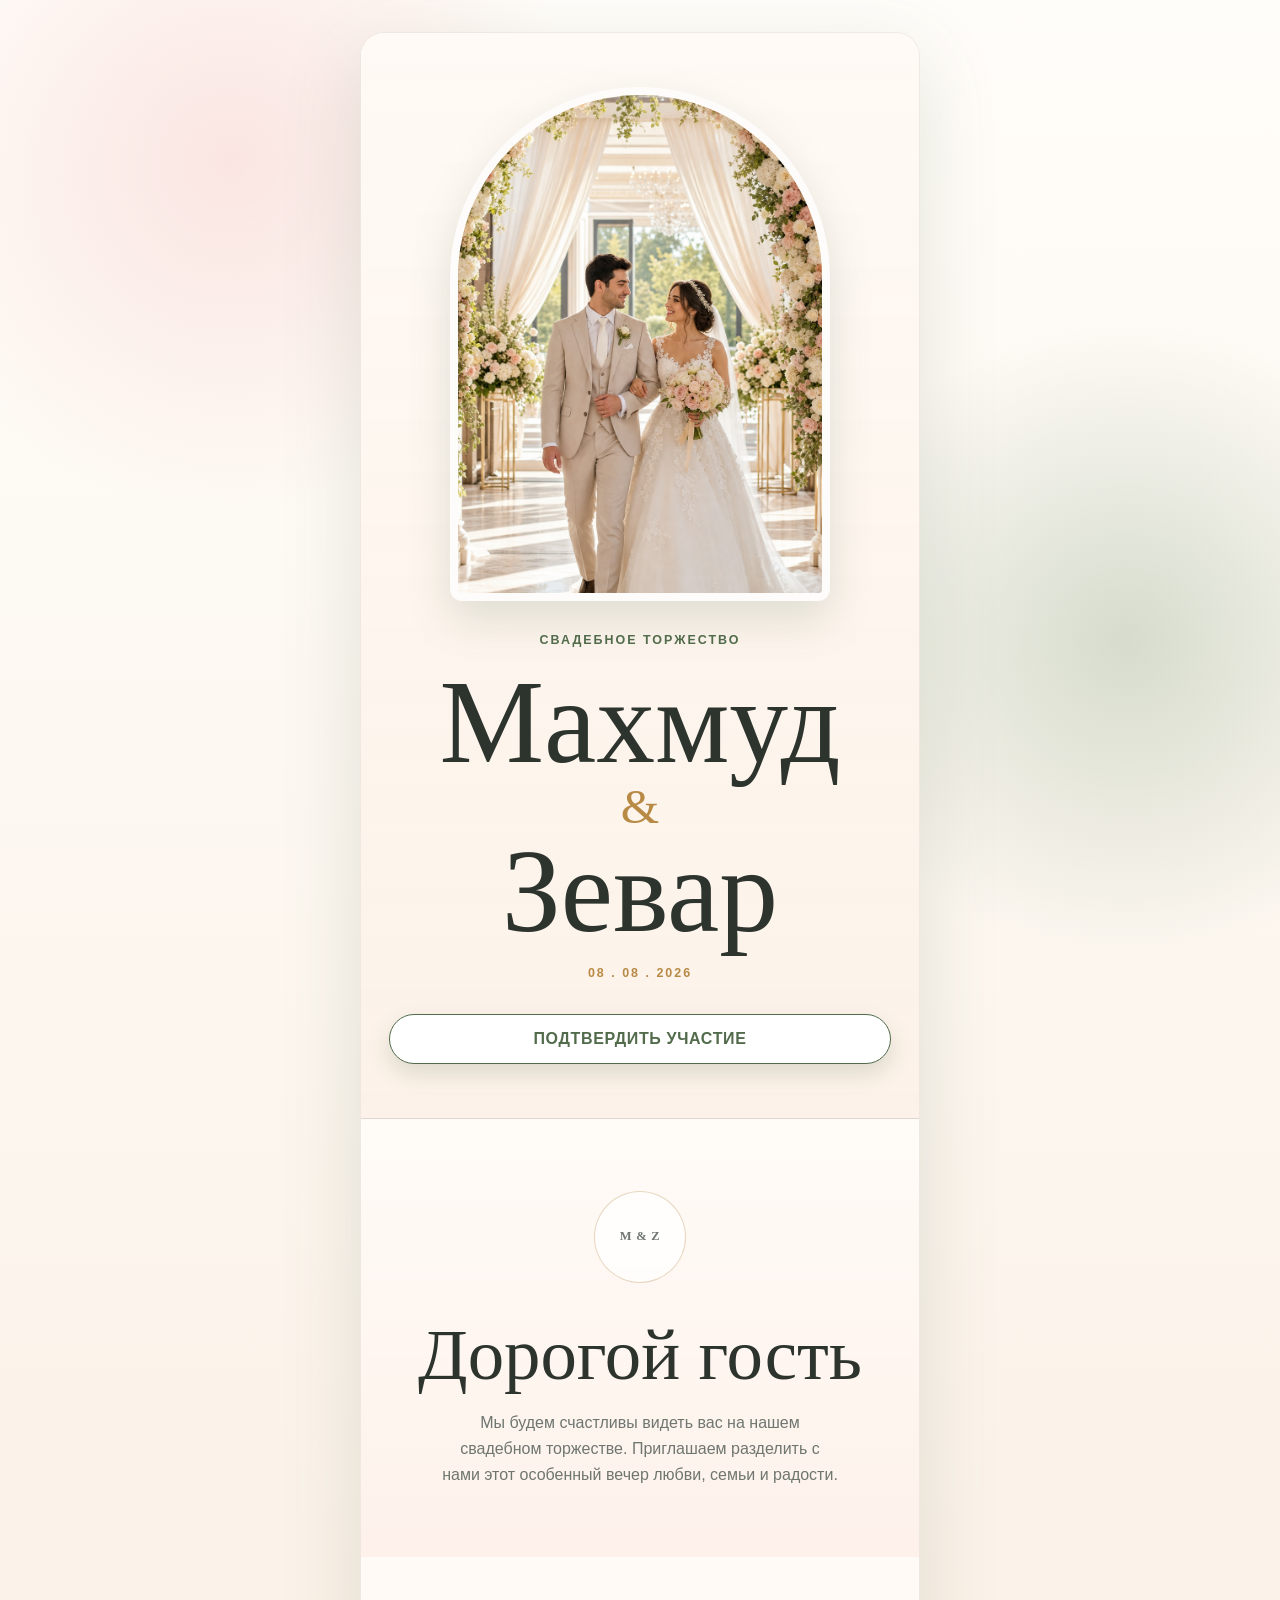
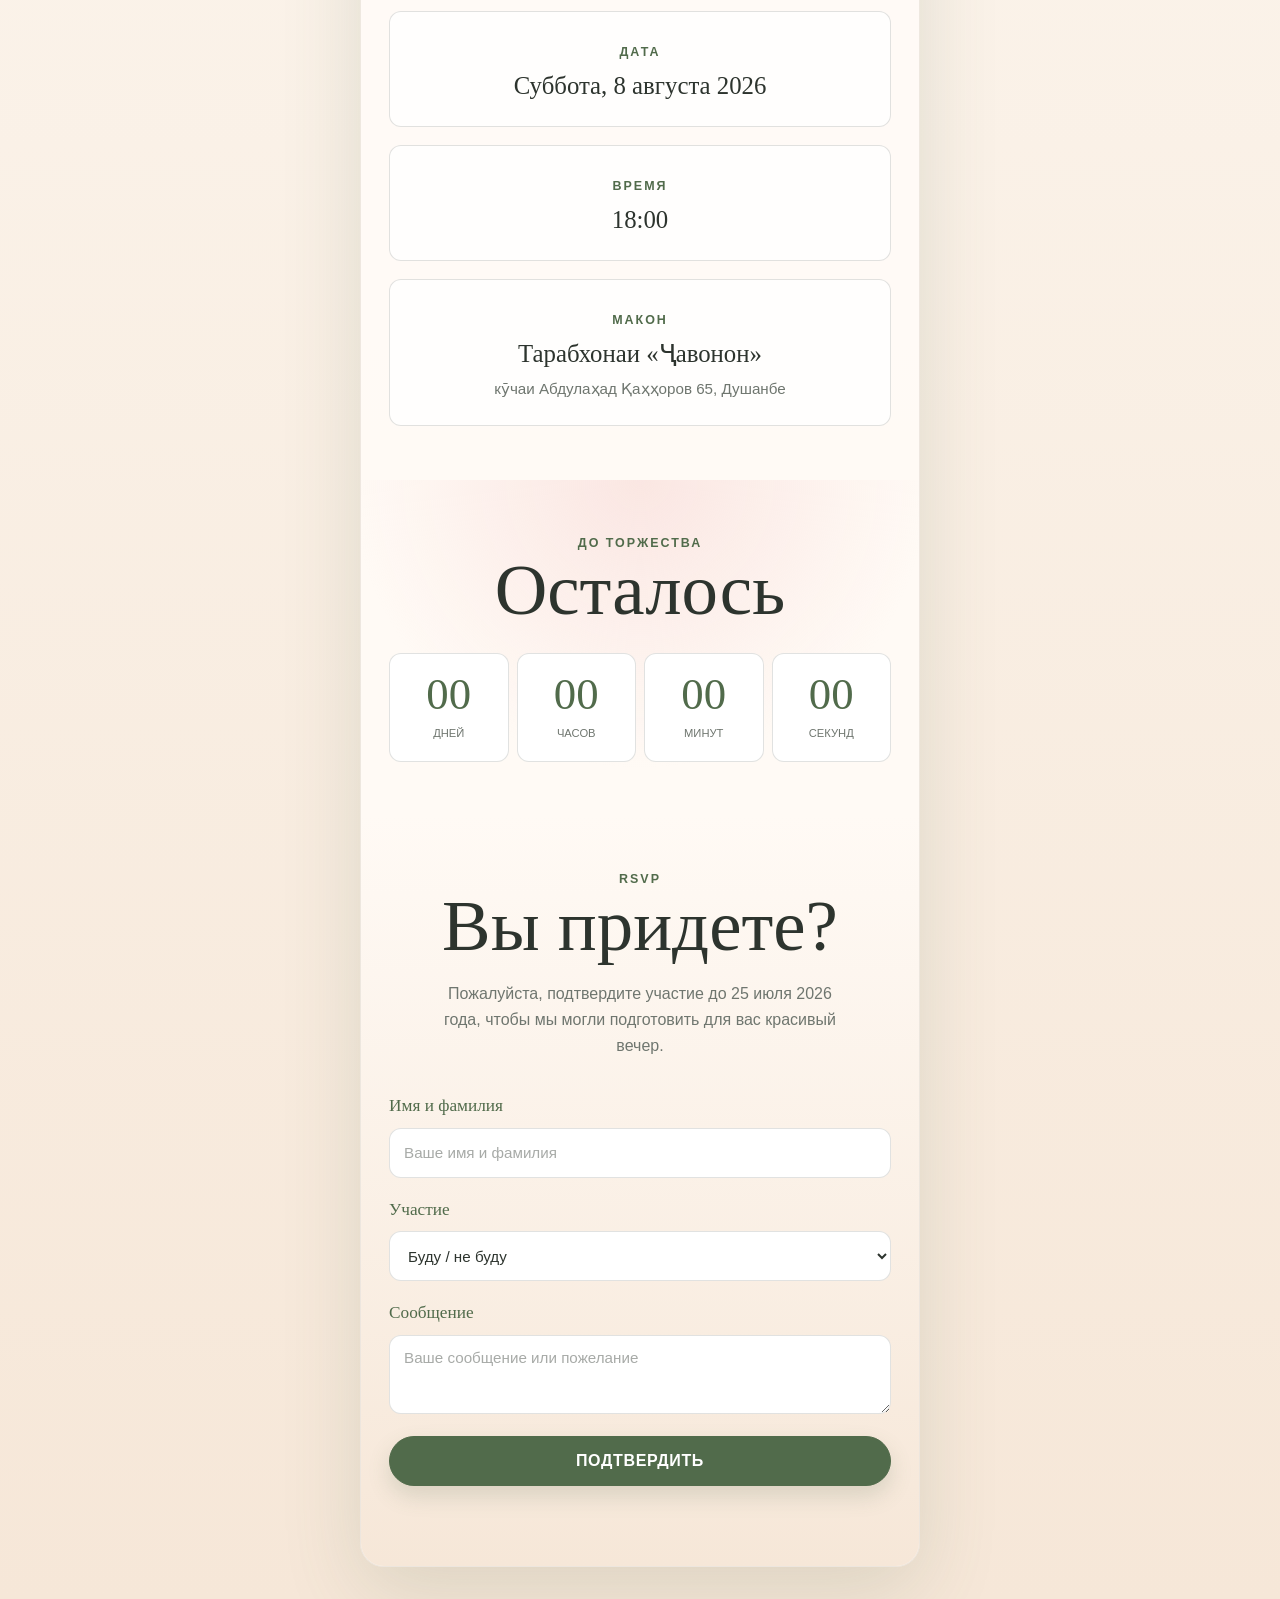
==== index.html @ dadf2a7e "Replace main wedding image" ====
<!doctype html>
<html lang="ru">
  <head>
    <meta charset="utf-8">
    <meta name="viewport" content="width=device-width, initial-scale=1">
    <title>Махмуд и Зевар | 8 августа 2026</title>
    <meta
      name="description"
      content="Свадебное приглашение Махмуда и Зевар в тарабхонаи «Ҷавонон» 8 августа 2026 года."
    >
    <link rel="stylesheet" href="styles.css">
  </head>
  <body>
    <main>
      <section class="cover" aria-labelledby="invitation-title">
        <div class="cover-photo">
          <img src="wedding-main-new.png" alt="Жених и невеста под светлой свадебной цветочной аркой">
        </div>

        <p class="kicker">Свадебное торжество</p>
        <h1 id="invitation-title">
          <span>Махмуд</span>
          <span class="amp">&</span>
          <span>Зевар</span>
        </h1>
        <p class="date-line">08 . 08 . 2026</p>
        <a class="ghost-link" href="#rsvp">Подтвердить участие</a>
      </section>

      <section class="invitation" aria-labelledby="dear-guest">
        <p class="ornament">M & Z</p>
        <h2 id="dear-guest">Дорогой гость</h2>
        <p>
          Мы будем счастливы видеть вас на нашем свадебном торжестве.
          Приглашаем разделить с нами этот особенный вечер любви, семьи и радости.
        </p>
      </section>

      <section class="schedule" aria-label="Детали свадьбы">
        <div class="detail">
          <span>Дата</span>
          <strong>Суббота, 8 августа 2026</strong>
        </div>
        <div class="detail">
          <span>Время</span>
          <strong>18:00</strong>
        </div>
        <div class="detail">
          <span>Макон</span>
          <strong>Тарабхонаи «Ҷавонон»</strong>
          <small class="address">кӯчаи Абдулаҳад Қаҳҳоров 65, Душанбе</small>
        </div>
      </section>

      <section class="countdown-section" aria-labelledby="countdown-title">
        <p class="kicker">До торжества</p>
        <h2 id="countdown-title">Осталось</h2>
        <div class="countdown" id="countdown">
          <div><strong id="days">00</strong><span>дней</span></div>
          <div><strong id="hours">00</strong><span>часов</span></div>
          <div><strong id="minutes">00</strong><span>минут</span></div>
          <div><strong id="seconds">00</strong><span>секунд</span></div>
        </div>
      </section>

      <section class="rsvp-section" id="rsvp" aria-labelledby="rsvp-title">
        <p class="kicker">RSVP</p>
        <h2 id="rsvp-title">Вы придете?</h2>
        <p class="rsvp-intro">
          Пожалуйста, подтвердите участие до 25 июля 2026 года, чтобы мы могли подготовить для вас красивый вечер.
        </p>

        <form class="rsvp-form" id="rsvpForm">
          <label>
            Имя и фамилия
            <input type="text" name="guestName" placeholder="Ваше имя и фамилия" required>
          </label>

          <label>
            Участие
            <select name="attendance" required>
              <option value="">Буду / не буду</option>
              <option value="Coming">Обязательно приду</option>
              <option value="Not coming">К сожалению, не смогу прийти</option>
            </select>
          </label>

          <label>
            Сообщение
            <textarea name="message" rows="3" placeholder="Ваше сообщение или пожелание"></textarea>
          </label>

          <button type="submit">Подтвердить</button>
        </form>

        <div class="confirmation" id="confirmation" hidden aria-live="polite">
          <h3>Спасибо за ваш ответ.</h3>
          <p id="confirmationText"></p>
          <a id="downloadRsvp" download="makhmud-zevar-invitation.txt">Скачать копию приглашения</a>
        </div>
      </section>
    </main>

    <script src="script.js"></script>
  </body>
</html>
---- styles.css ----
:root {
  --paper: #fff8f1;
  --champagne: #f6e7d8;
  --blush: #f7d7d4;
  --sage: #8aa384;
  --sage-deep: #516b4b;
  --gold: #b88a46;
  --ink: #2d342e;
  --muted: #6f766f;
  --line: rgba(45, 52, 46, 0.14);
  --white: rgba(255, 255, 255, 0.76);
}

* {
  box-sizing: border-box;
}

html {
  scroll-behavior: smooth;
}

body {
  margin: 0;
  background:
    radial-gradient(circle at 18% 5%, rgba(247, 215, 212, 0.62), transparent 22rem),
    radial-gradient(circle at 88% 20%, rgba(138, 163, 132, 0.34), transparent 20rem),
    linear-gradient(180deg, #fffdf9 0%, var(--champagne) 100%);
  color: var(--ink);
  font-family: Arial, Helvetica, sans-serif;
  line-height: 1.6;
}

main {
  width: min(100%, 560px);
  margin: 0 auto;
  overflow: hidden;
  background: rgba(255, 248, 241, 0.86);
  box-shadow: 0 24px 80px rgba(81, 107, 75, 0.16);
}

.cover,
.invitation,
.schedule,
.countdown-section,
.rsvp-section {
  padding: 54px 28px;
  text-align: center;
}

.cover {
  min-height: 100vh;
  display: flex;
  flex-direction: column;
  justify-content: center;
  gap: 22px;
  background:
    linear-gradient(180deg, rgba(255, 255, 255, 0.26), rgba(246, 231, 216, 0.34)),
    var(--paper);
}

.cover-photo {
  width: min(82vw, 380px);
  aspect-ratio: 0.74;
  margin: 0 auto 8px;
  overflow: hidden;
  border: 8px solid rgba(255, 255, 255, 0.88);
  border-radius: 190px 190px 12px 12px;
  background: var(--champagne);
  box-shadow: 0 18px 44px rgba(81, 107, 75, 0.18);
}

.cover-photo img {
  width: 100%;
  height: 100%;
  object-fit: cover;
  object-position: center;
}

.kicker,
.date-line,
.ornament,
.detail span {
  margin: 0;
  color: var(--sage-deep);
  font-size: 0.78rem;
  font-weight: 800;
  letter-spacing: 0.16em;
  text-transform: uppercase;
}

h1,
h2,
h3,
p {
  margin-top: 0;
}

h1,
h2 {
  font-family: Georgia, "Times New Roman", serif;
  font-weight: 400;
}

h1 {
  margin: 0;
  color: var(--ink);
  font-size: clamp(4.25rem, 19vw, 7.35rem);
  line-height: 0.86;
}

h1 span {
  display: block;
}

.amp {
  margin: 8px 0 10px;
  color: var(--gold);
  font-size: 0.42em;
  line-height: 1;
}

.date-line {
  margin-bottom: 8px;
  color: var(--gold);
}

.ghost-link,
button,
#downloadRsvp {
  display: inline-flex;
  align-items: center;
  justify-content: center;
  min-height: 50px;
  padding: 0 28px;
  border: 1px solid var(--sage-deep);
  border-radius: 999px;
  background: var(--sage-deep);
  color: white;
  font: inherit;
  font-weight: 800;
  letter-spacing: 0.04em;
  text-decoration: none;
  text-transform: uppercase;
  cursor: pointer;
  box-shadow: 0 10px 22px rgba(81, 107, 75, 0.18);
}

.ghost-link {
  background: white;
  color: var(--sage-deep);
}

.invitation {
  padding-top: 72px;
  background: linear-gradient(180deg, rgba(255, 255, 255, 0.44), rgba(247, 215, 212, 0.2));
  border-top: 1px solid var(--line);
}

.ornament {
  width: 92px;
  height: 92px;
  display: grid;
  place-items: center;
  margin: 0 auto 36px;
  border: 1px solid rgba(184, 138, 70, 0.34);
  border-radius: 50%;
  background: var(--white);
  color: var(--gold);
  font-family: Georgia, "Times New Roman", serif;
  letter-spacing: 0.06em;
}

h2 {
  margin-bottom: 20px;
  font-size: clamp(2.45rem, 11vw, 4.55rem);
  line-height: 0.98;
}

.invitation p,
.rsvp-intro,
.confirmation p {
  max-width: 400px;
  margin-inline: auto;
  color: var(--muted);
}

.schedule {
  display: grid;
  gap: 18px;
  background: rgba(255, 255, 255, 0.36);
}

.detail {
  padding: 26px 18px;
  border: 1px solid var(--line);
  border-radius: 12px;
  background: var(--white);
}

.detail strong {
  display: block;
  margin-top: 8px;
  font-family: Georgia, "Times New Roman", serif;
  font-size: 1.55rem;
  font-weight: 400;
  line-height: 1.15;
}

.address {
  display: block;
  margin-top: 10px;
  color: var(--muted);
  font-size: 0.95rem;
  line-height: 1.35;
}

.countdown-section {
  background:
    radial-gradient(circle at 50% 0%, rgba(247, 215, 212, 0.56), transparent 18rem),
    #fffaf5;
}

.countdown {
  display: grid;
  grid-template-columns: repeat(4, 1fr);
  gap: 8px;
  margin-top: 28px;
}

.countdown div {
  min-width: 0;
  padding: 18px 6px;
  border: 1px solid var(--line);
  border-radius: 12px;
  background: white;
}

.countdown strong {
  display: block;
  color: var(--sage-deep);
  font-family: Georgia, "Times New Roman", serif;
  font-size: clamp(1.6rem, 8vw, 2.8rem);
  font-weight: 400;
  line-height: 1;
}

.countdown span {
  display: block;
  margin-top: 8px;
  color: var(--muted);
  font-size: 0.7rem;
  text-transform: uppercase;
}

.rsvp-section {
  padding-bottom: 80px;
  background: linear-gradient(180deg, #fffaf5, var(--champagne));
}

.rsvp-form {
  display: grid;
  gap: 18px;
  margin-top: 34px;
}

label {
  display: grid;
  gap: 8px;
  color: var(--sage-deep);
  font-family: Georgia, "Times New Roman", serif;
  font-size: 1.08rem;
  text-align: left;
}

input,
select,
textarea {
  width: 100%;
  min-height: 50px;
  padding: 13px 14px;
  border: 1px solid var(--line);
  border-radius: 12px;
  background: white;
  color: var(--ink);
  font: 400 0.95rem Arial, Helvetica, sans-serif;
}

textarea {
  resize: vertical;
}

input::placeholder,
textarea::placeholder {
  color: rgba(45, 52, 46, 0.42);
}

input:focus,
select:focus,
textarea:focus {
  outline: 3px solid rgba(138, 163, 132, 0.28);
  border-color: var(--sage);
}

button {
  width: 100%;
  margin-top: 4px;
}

button:disabled {
  cursor: wait;
  opacity: 0.68;
}

.confirmation {
  margin-top: 30px;
  padding: 24px 18px;
  border: 1px solid var(--line);
  border-radius: 12px;
  background: rgba(255, 255, 255, 0.72);
}

.confirmation h3 {
  margin-bottom: 8px;
  font-family: Georgia, "Times New Roman", serif;
  font-size: 1.8rem;
  font-weight: 400;
}

#downloadRsvp {
  margin-top: 14px;
  min-height: 44px;
  padding-inline: 18px;
  font-size: 0.82rem;
}

@media (min-width: 760px) {
  body {
    padding: 32px 0;
  }

  main {
    border: 1px solid rgba(45, 52, 46, 0.08);
    border-radius: 24px;
  }
}

@media (max-width: 390px) {
  .cover,
  .invitation,
  .schedule,
  .countdown-section,
  .rsvp-section {
    padding-left: 20px;
    padding-right: 20px;
  }

  .countdown {
    gap: 5px;
  }
}

.admin-main {
  min-height: 100vh;
}

.admin-header {
  padding: 54px 28px 34px;
  text-align: center;
}

.admin-header h1 {
  margin: 8px 0 10px;
}

.admin-header p:last-of-type {
  color: var(--muted);
}

.admin-actions {
  display: grid;
  gap: 10px;
  margin-top: 24px;
}

.admin-actions button,
.admin-actions .ghost-link {
  width: 100%;
}

.admin-code-label {
  margin-top: 24px;
  color: var(--sage-deep);
}

.admin-summary {
  display: grid;
  grid-template-columns: repeat(3, 1fr);
  gap: 8px;
  padding: 0 20px 22px;
}

.admin-summary div {
  padding: 16px 8px;
  border: 1px solid var(--line);
  border-radius: 12px;
  background: white;
  text-align: center;
}

.admin-summary span {
  display: block;
  color: var(--muted);
  font-size: 0.72rem;
  text-transform: uppercase;
}

.admin-summary strong {
  display: block;
  color: var(--sage-deep);
  font-family: Georgia, "Times New Roman", serif;
  font-size: 2.2rem;
  font-weight: 400;
}

.admin-table-section {
  padding: 0 20px 54px;
}

.admin-table-wrap {
  overflow-x: auto;
  border: 1px solid var(--line);
  border-radius: 12px;
  background: white;
}

table {
  width: 100%;
  min-width: 620px;
  border-collapse: collapse;
}

th,
td {
  padding: 13px 12px;
  border-bottom: 1px solid var(--line);
  text-align: left;
  vertical-align: top;
}

th {
  color: var(--sage-deep);
  font-size: 0.78rem;
  text-transform: uppercase;
}

td {
  color: var(--ink);
}

.status {
  display: inline-flex;
  padding: 4px 10px;
  border-radius: 999px;
  font-size: 0.82rem;
  font-weight: 700;
}

.status.yes {
  background: rgba(138, 163, 132, 0.22);
  color: var(--sage-deep);
}

.status.no {
  background: rgba(247, 215, 212, 0.56);
  color: #9b4c4a;
}

.admin-error {
  padding: 14px;
  border-radius: 12px;
  background: rgba(155, 76, 74, 0.12);
  color: #9b4c4a;
}
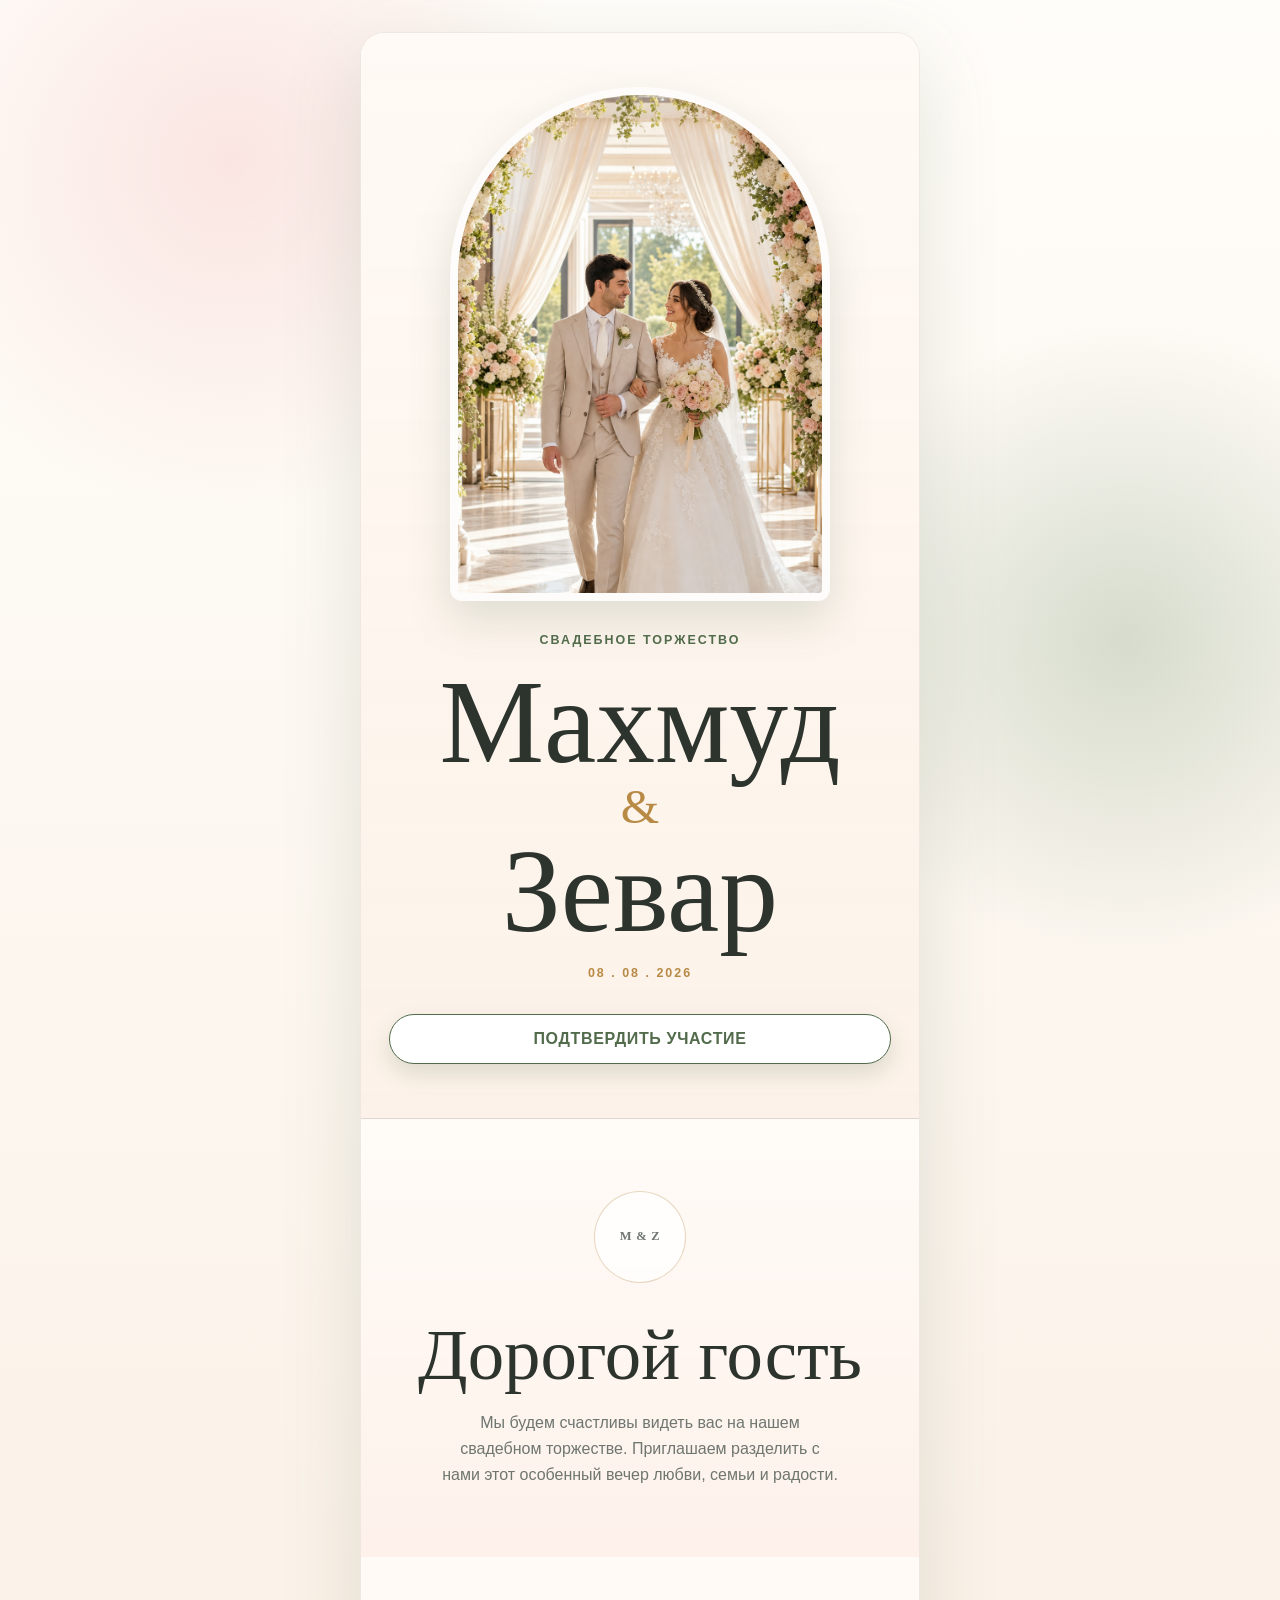
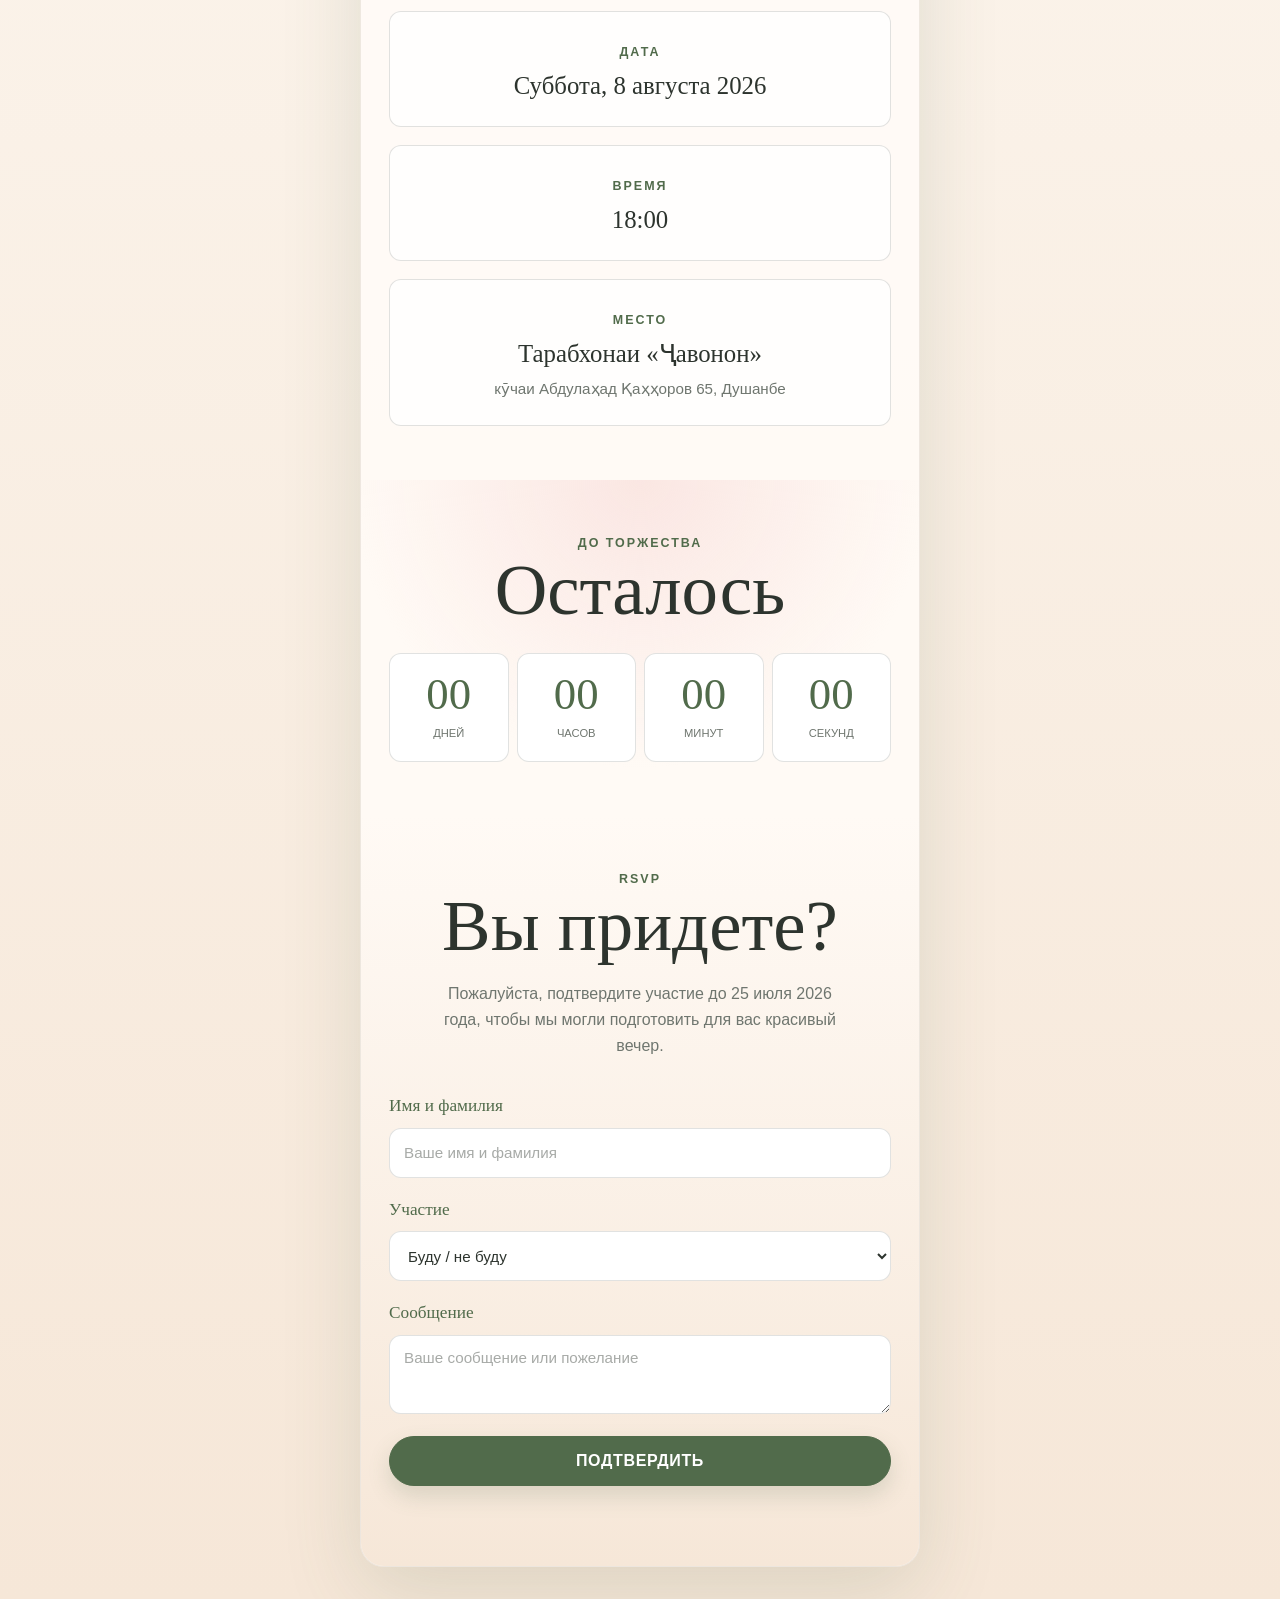
==== commit c75c33d1: "Use Russian venue label" ====
--- a/index.html
+++ b/index.html
@@ -46,7 +46,7 @@
           <strong>18:00</strong>
         </div>
         <div class="detail">
-          <span>Макон</span>
+          <span>Место</span>
           <strong>Тарабхонаи «Ҷавонон»</strong>
           <small class="address">кӯчаи Абдулаҳад Қаҳҳоров 65, Душанбе</small>
         </div>
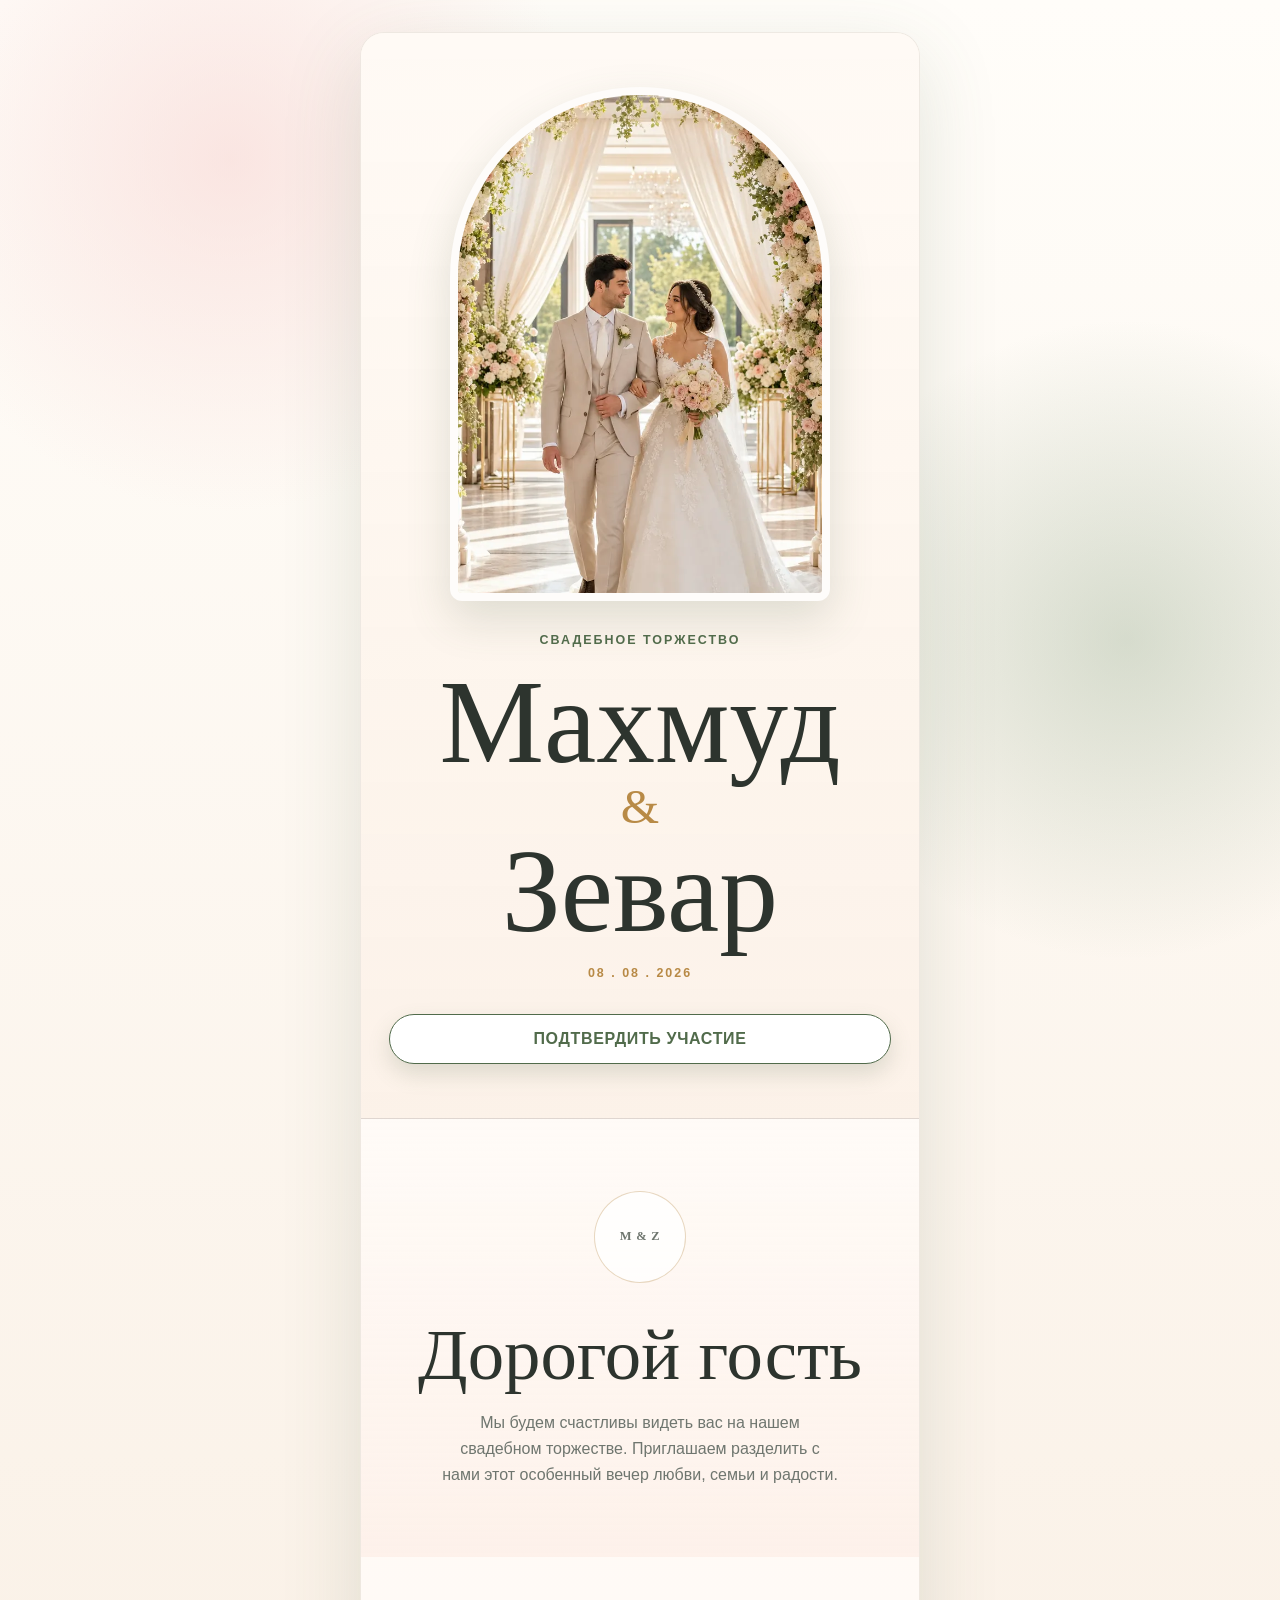
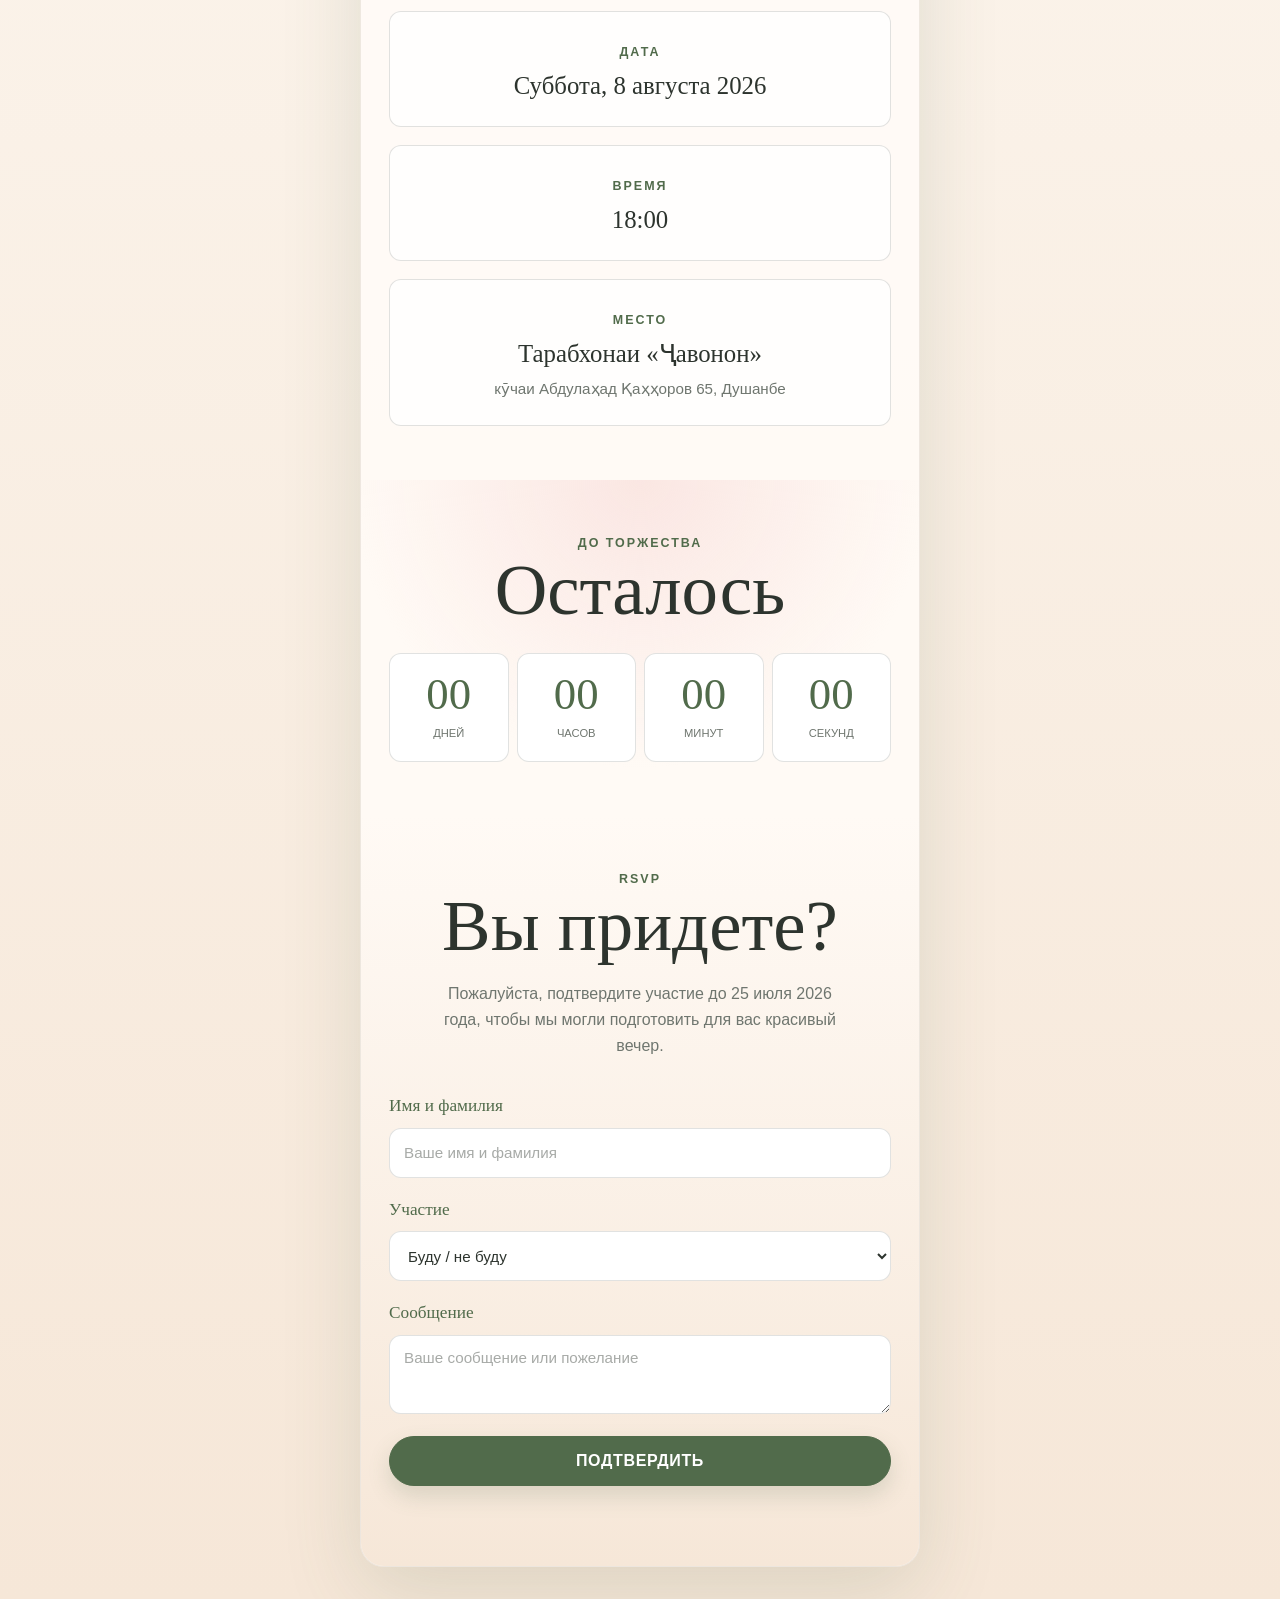
==== commit fa9117b1: "Optimize image loading performance" ====
--- a/index.html
+++ b/index.html
@@ -14,7 +14,14 @@
     <main>
       <section class="cover" aria-labelledby="invitation-title">
         <div class="cover-photo">
-          <img src="wedding-main-new.png" alt="Жених и невеста под светлой свадебной цветочной аркой">
+          <img
+            src="wedding-main-new.webp"
+            alt="Жених и невеста под светлой свадебной цветочной аркой"
+            width="664"
+            height="1400"
+            fetchpriority="high"
+            decoding="async"
+          >
         </div>
 
         <p class="kicker">Свадебное торжество</p>
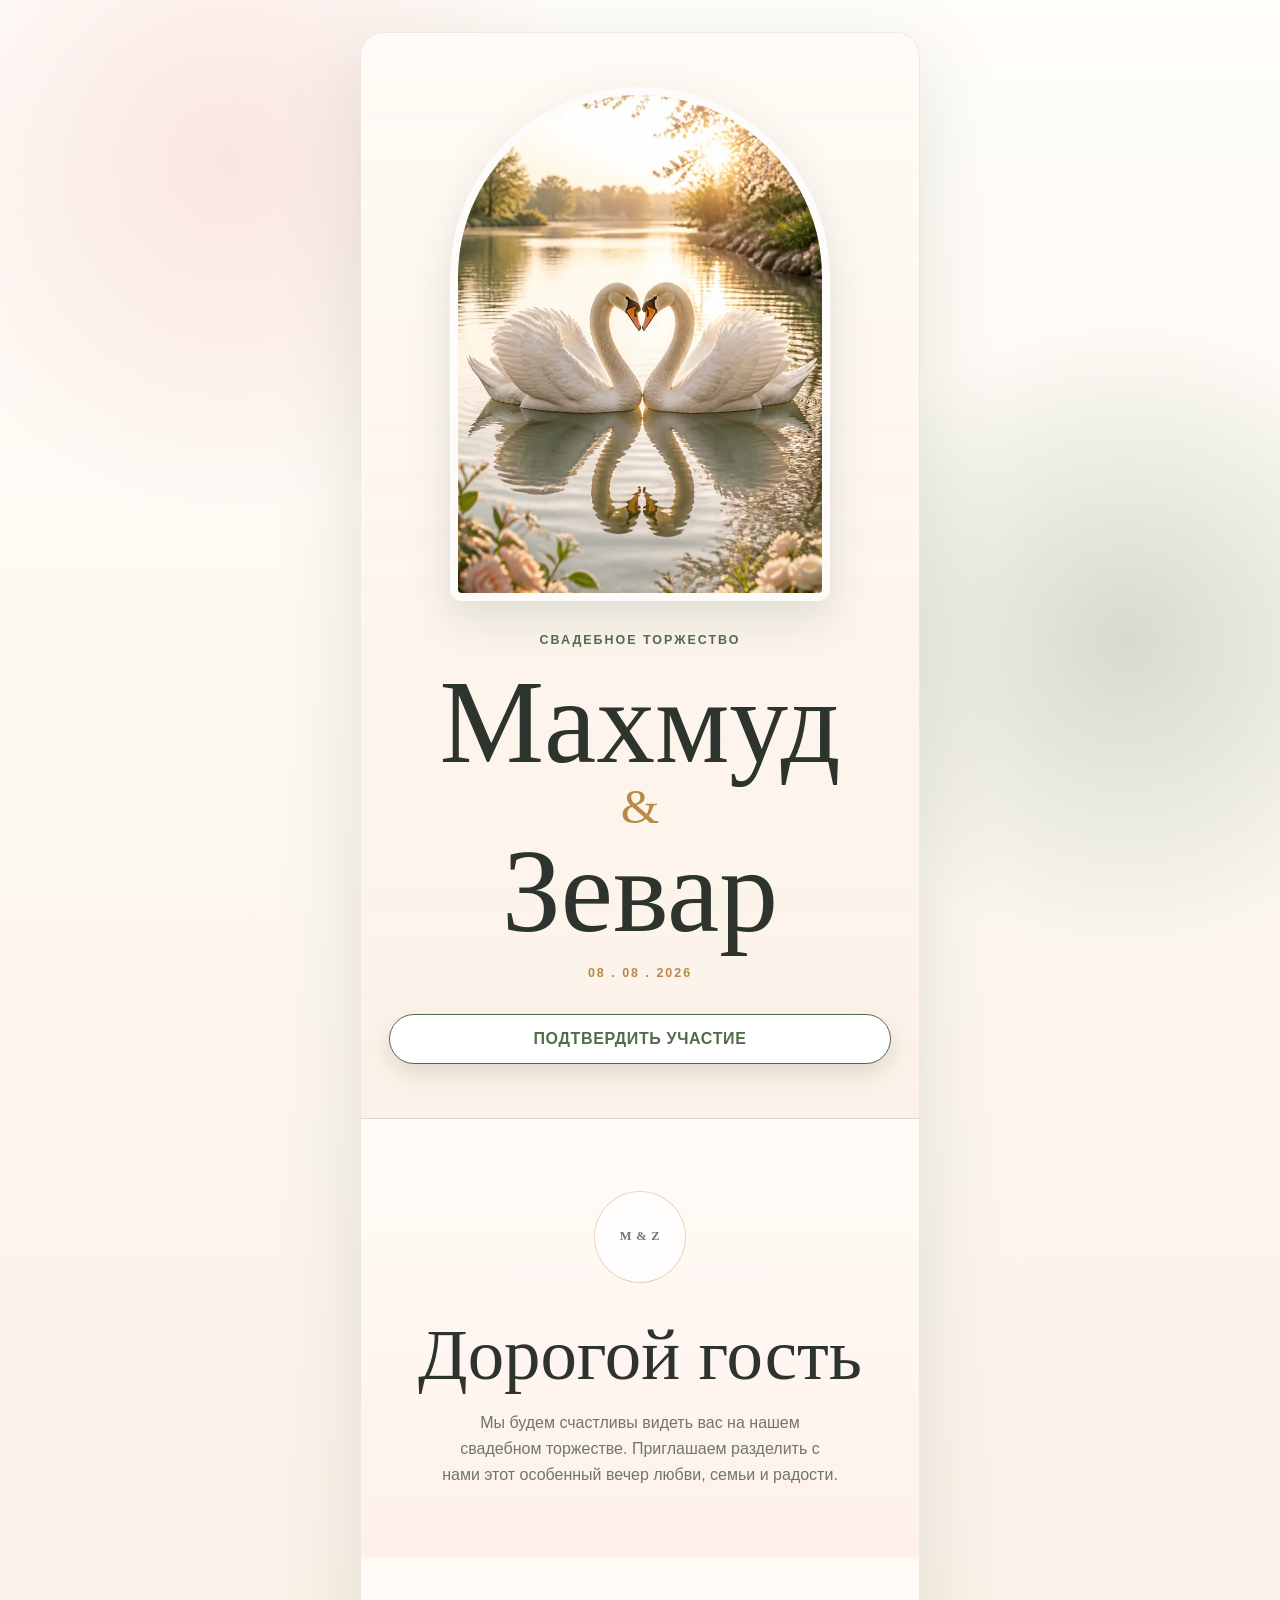
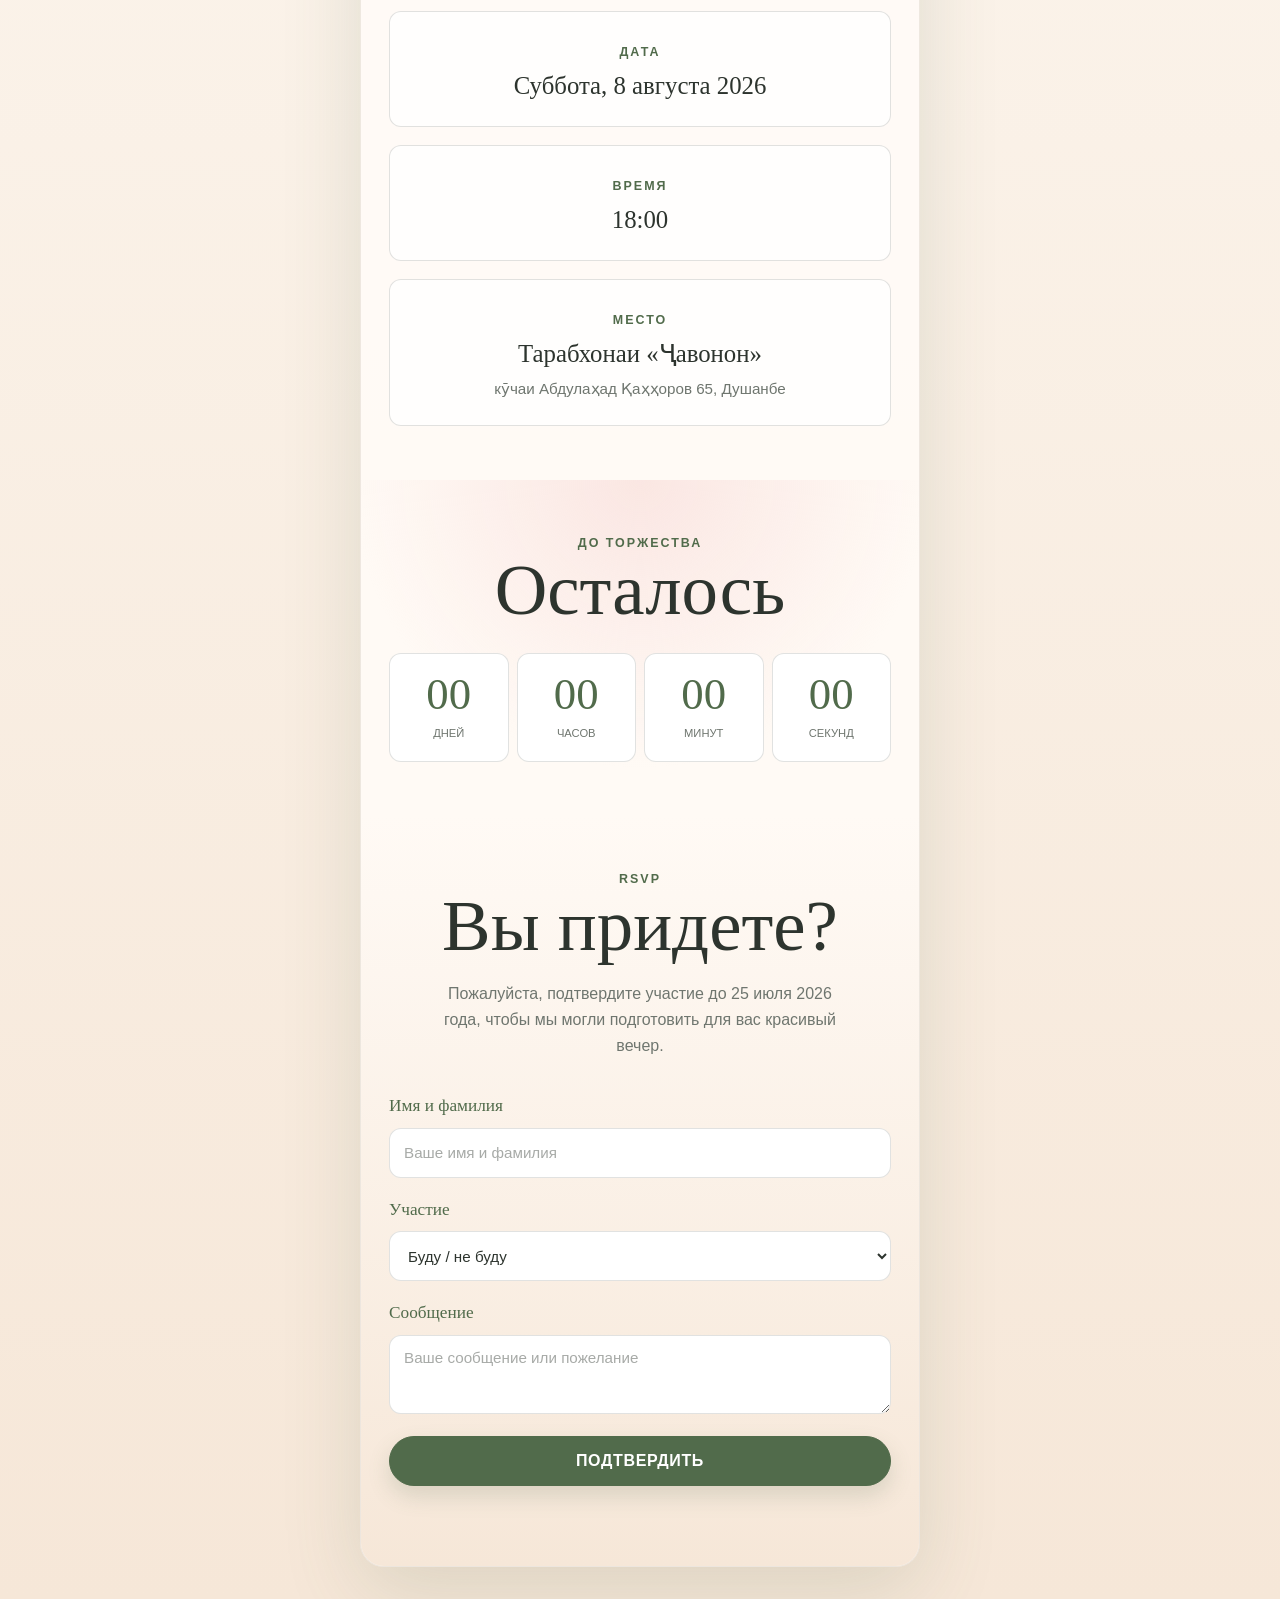
==== commit ee61a9f9: "Replace hero image with swans heart" ====
--- a/index.html
+++ b/index.html
@@ -15,8 +15,8 @@
       <section class="cover" aria-labelledby="invitation-title">
         <div class="cover-photo">
           <img
-            src="wedding-main-new.webp"
-            alt="Жених и невеста под светлой свадебной цветочной аркой"
+            src="wedding-swans-heart.webp"
+            alt="Два белых лебедя образуют сердце на светлом озере"
             width="664"
             height="1400"
             fetchpriority="high"
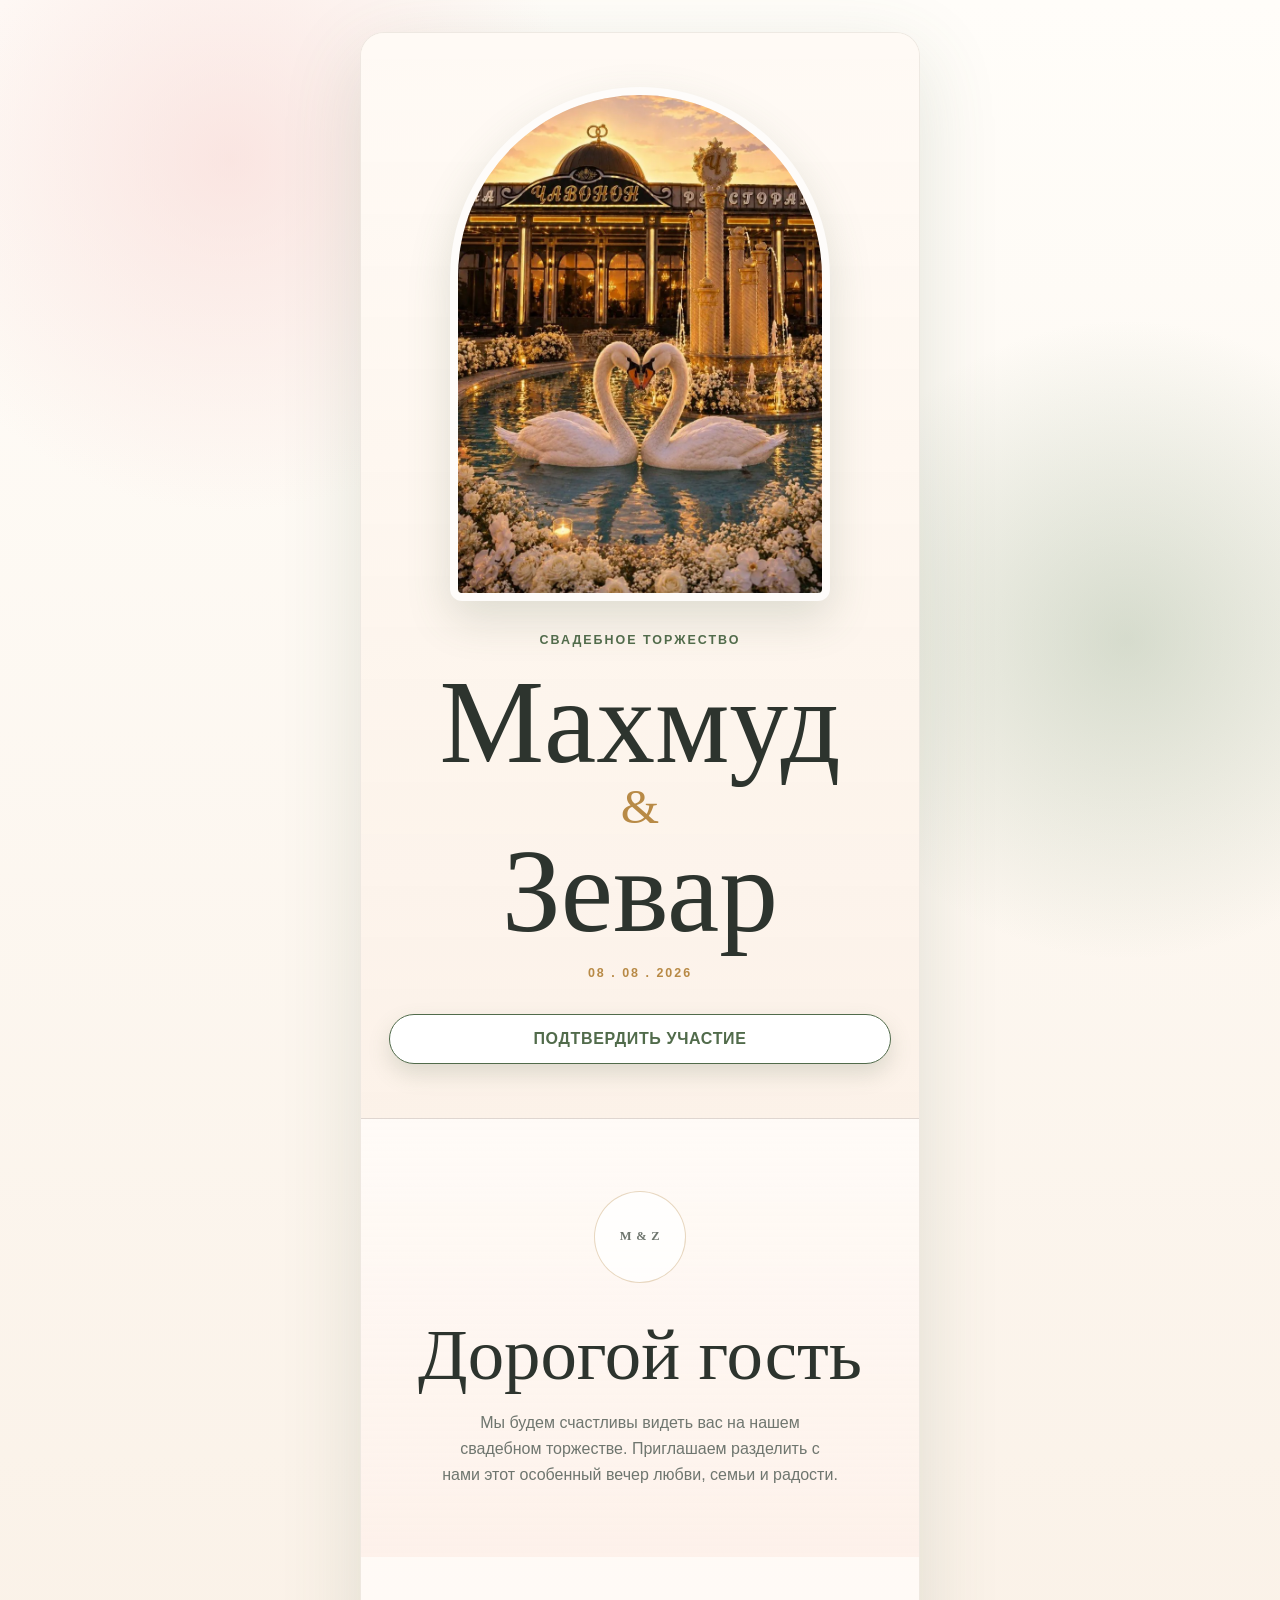
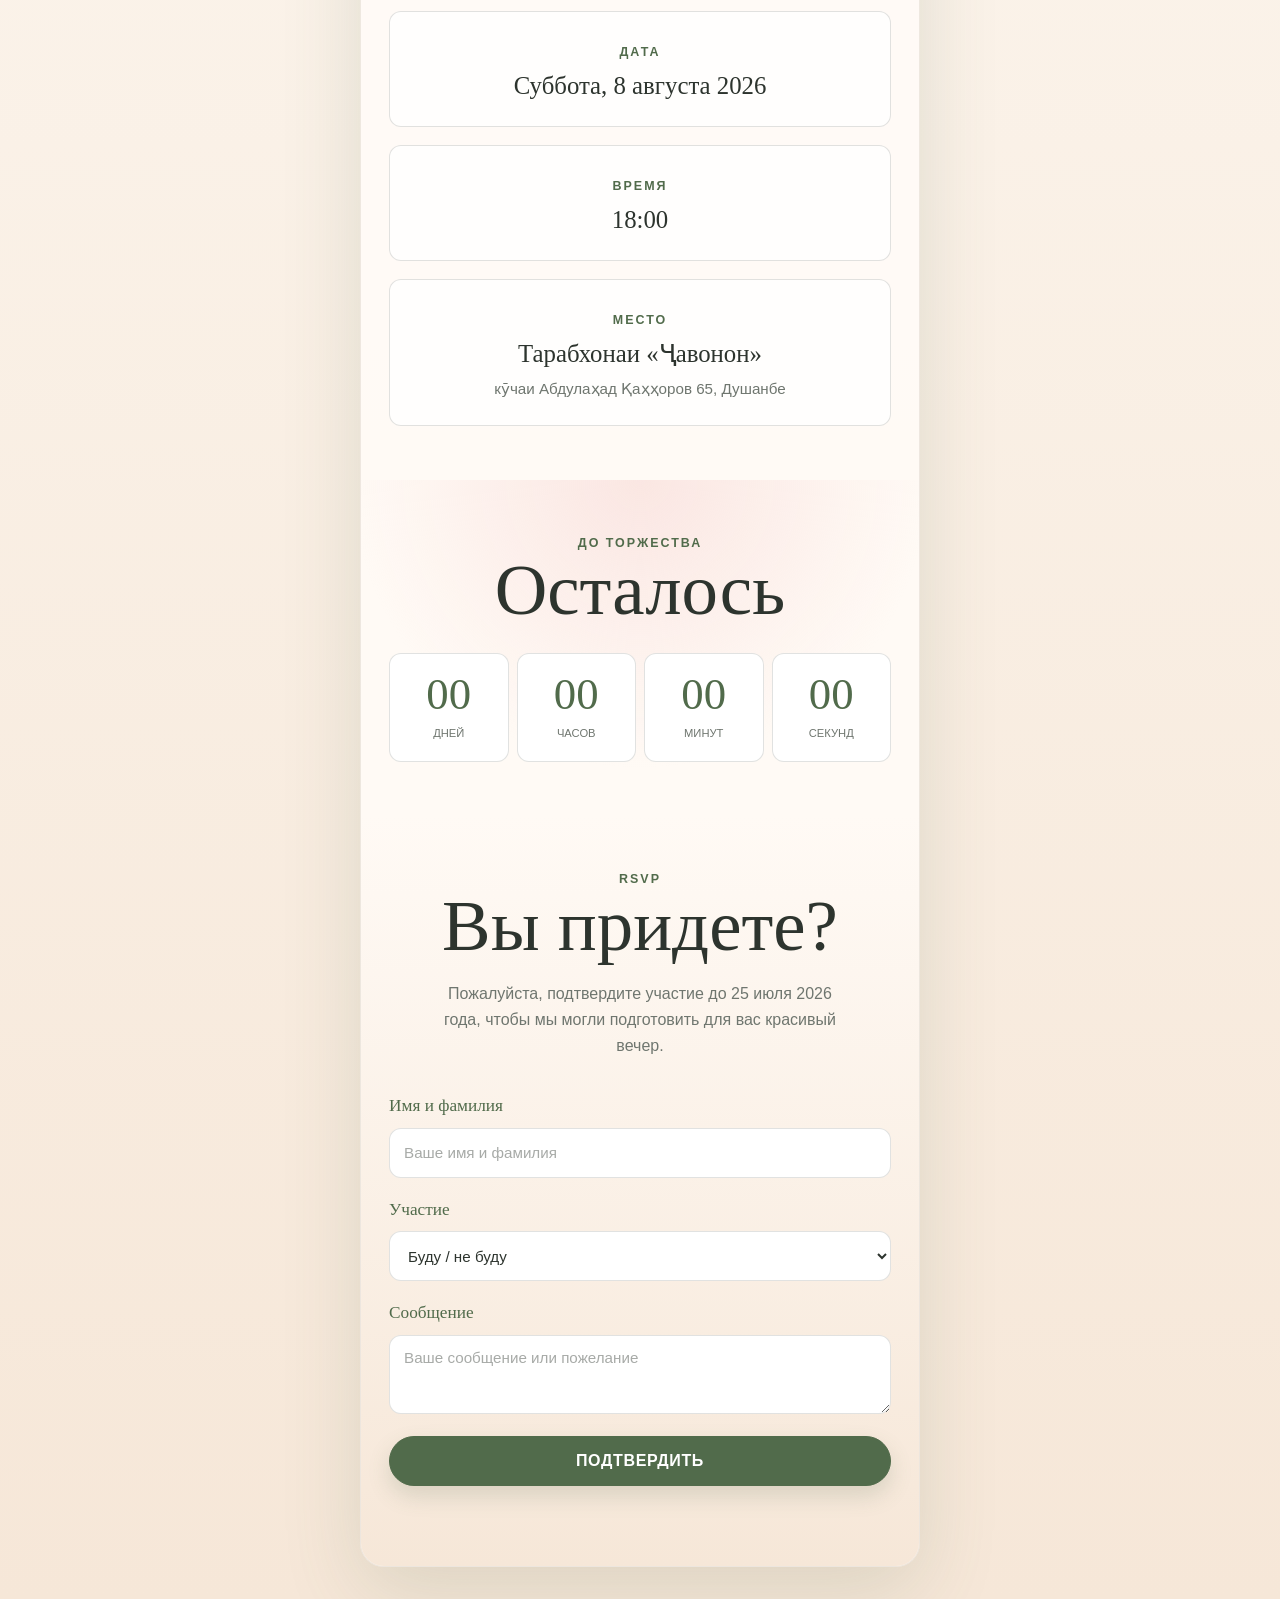
==== commit 7d94d0de: "Use provided swans venue photo" ====
--- a/index.html
+++ b/index.html
@@ -16,9 +16,9 @@
         <div class="cover-photo">
           <img
             src="wedding-swans-heart.webp"
-            alt="Два белых лебедя образуют сердце на светлом озере"
-            width="664"
-            height="1400"
+            alt="Два белых лебедя образуют сердце у ресторана Чавонон"
+            width="806"
+            height="1280"
             fetchpriority="high"
             decoding="async"
           >
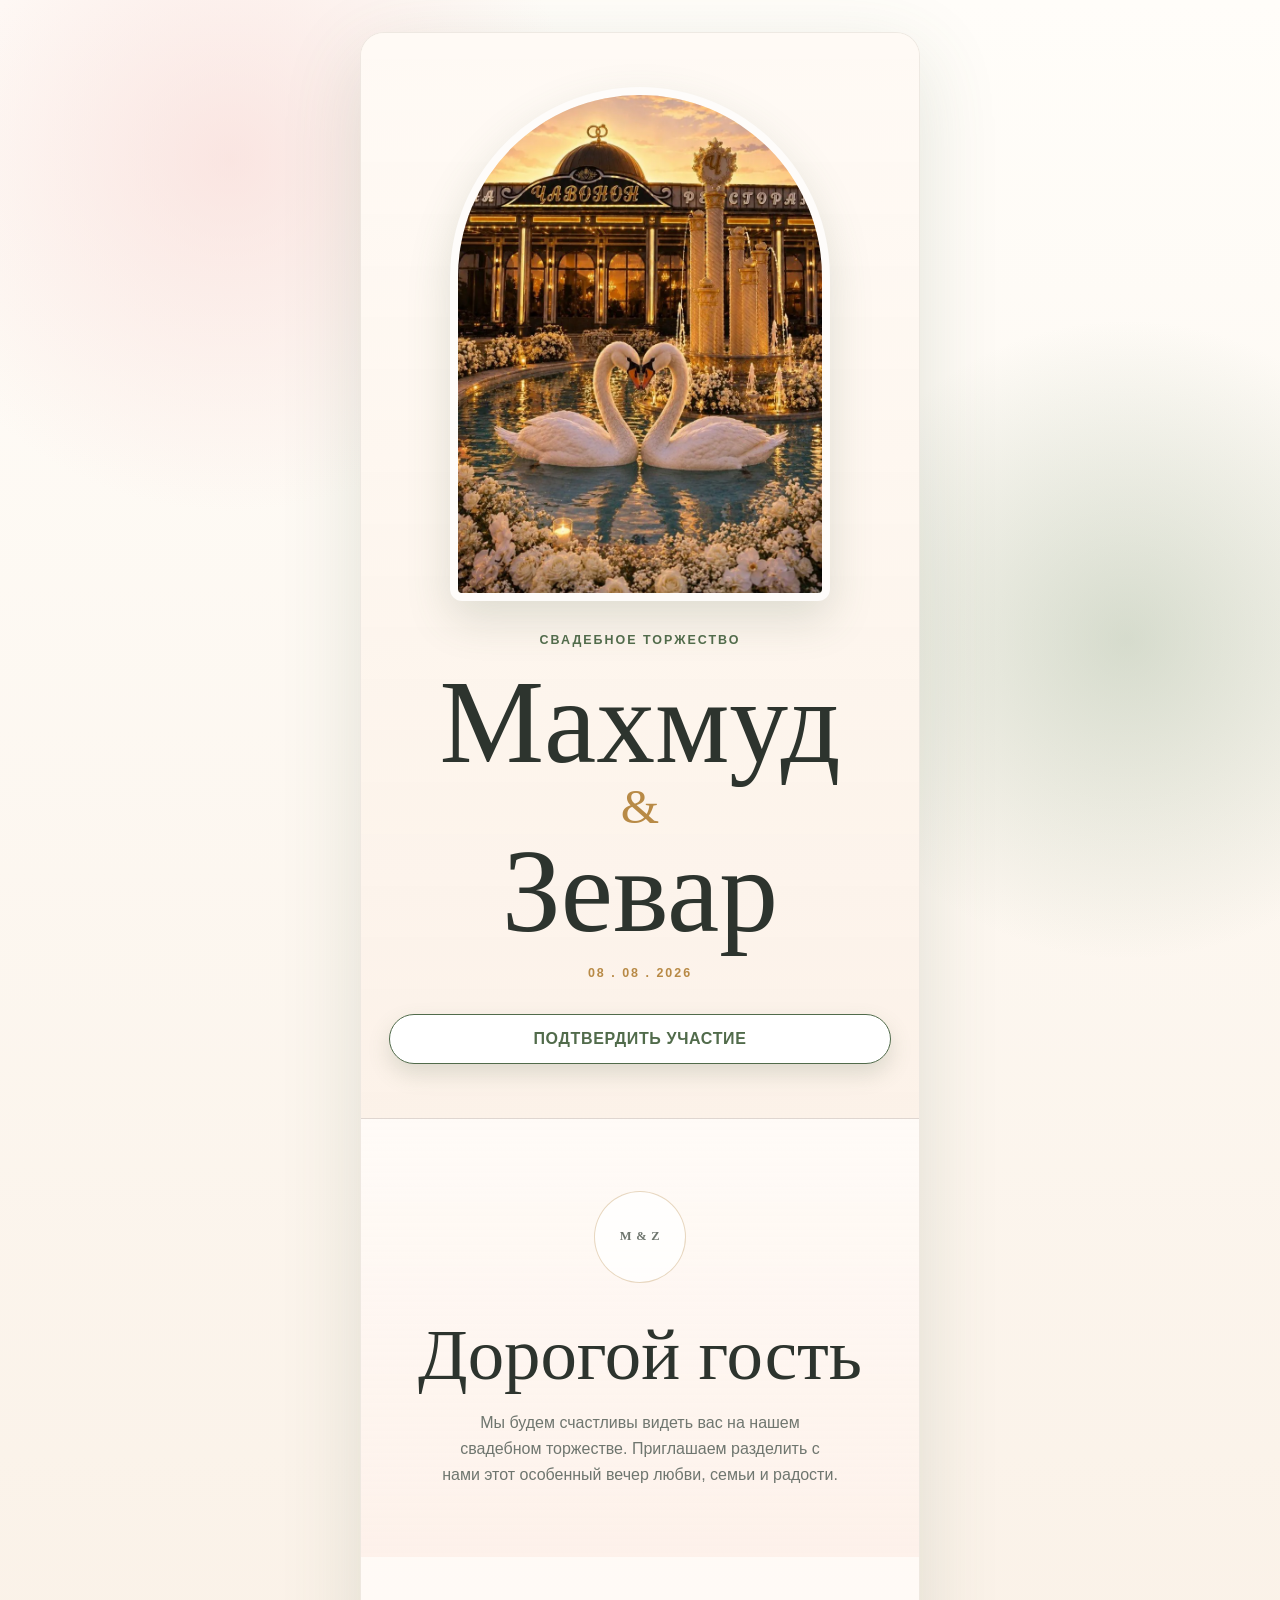
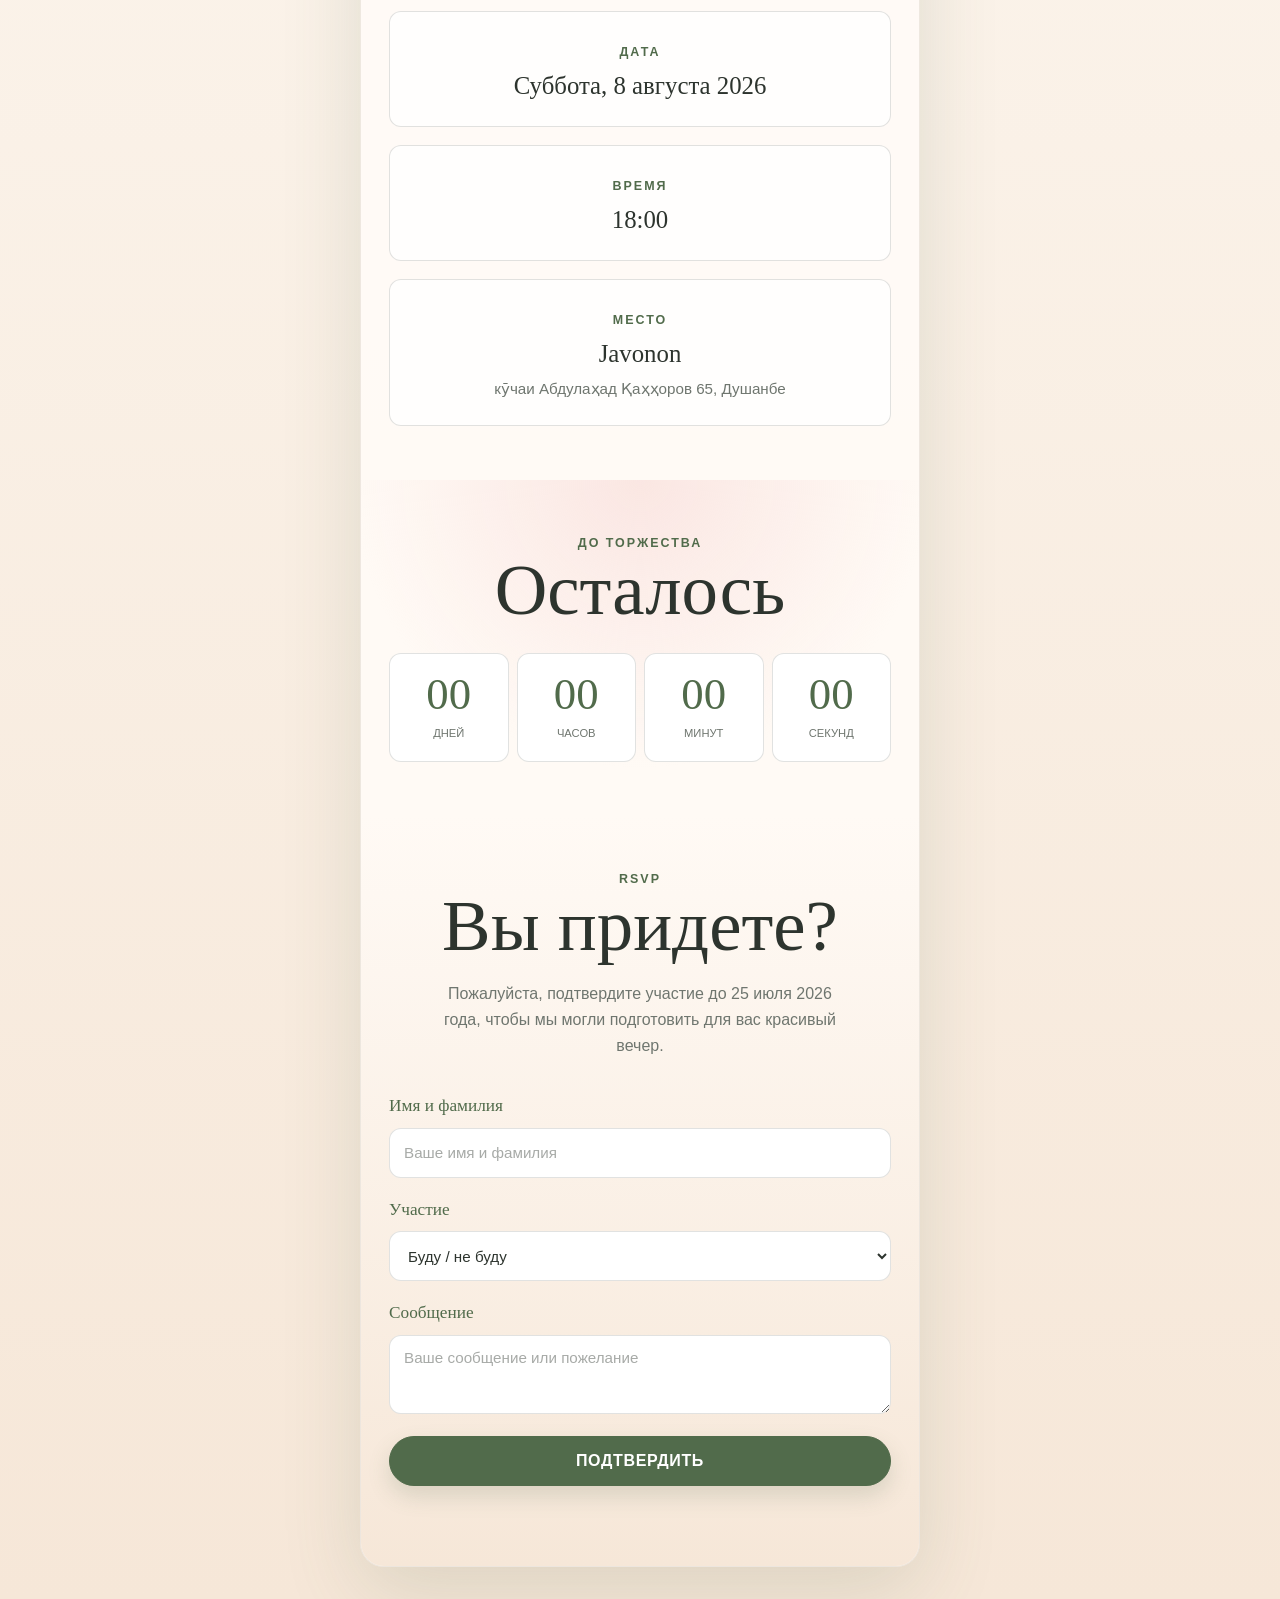
==== commit e8690070: "Use English Javonon venue name" ====
--- a/index.html
+++ b/index.html
@@ -6,7 +6,7 @@
     <title>Махмуд и Зевар | 8 августа 2026</title>
     <meta
       name="description"
-      content="Свадебное приглашение Махмуда и Зевар в тарабхонаи «Ҷавонон» 8 августа 2026 года."
+      content="Свадебное приглашение Махмуда и Зевар в ресторане Javonon 8 августа 2026 года."
     >
     <link rel="stylesheet" href="styles.css">
   </head>
@@ -16,7 +16,7 @@
         <div class="cover-photo">
           <img
             src="wedding-swans-heart.webp"
-            alt="Два белых лебедя образуют сердце у ресторана Чавонон"
+            alt="Два белых лебедя образуют сердце у ресторана Javonon"
             width="806"
             height="1280"
             fetchpriority="high"
@@ -54,7 +54,7 @@
         </div>
         <div class="detail">
           <span>Место</span>
-          <strong>Тарабхонаи «Ҷавонон»</strong>
+          <strong>Javonon</strong>
           <small class="address">кӯчаи Абдулаҳад Қаҳҳоров 65, Душанбе</small>
         </div>
       </section>
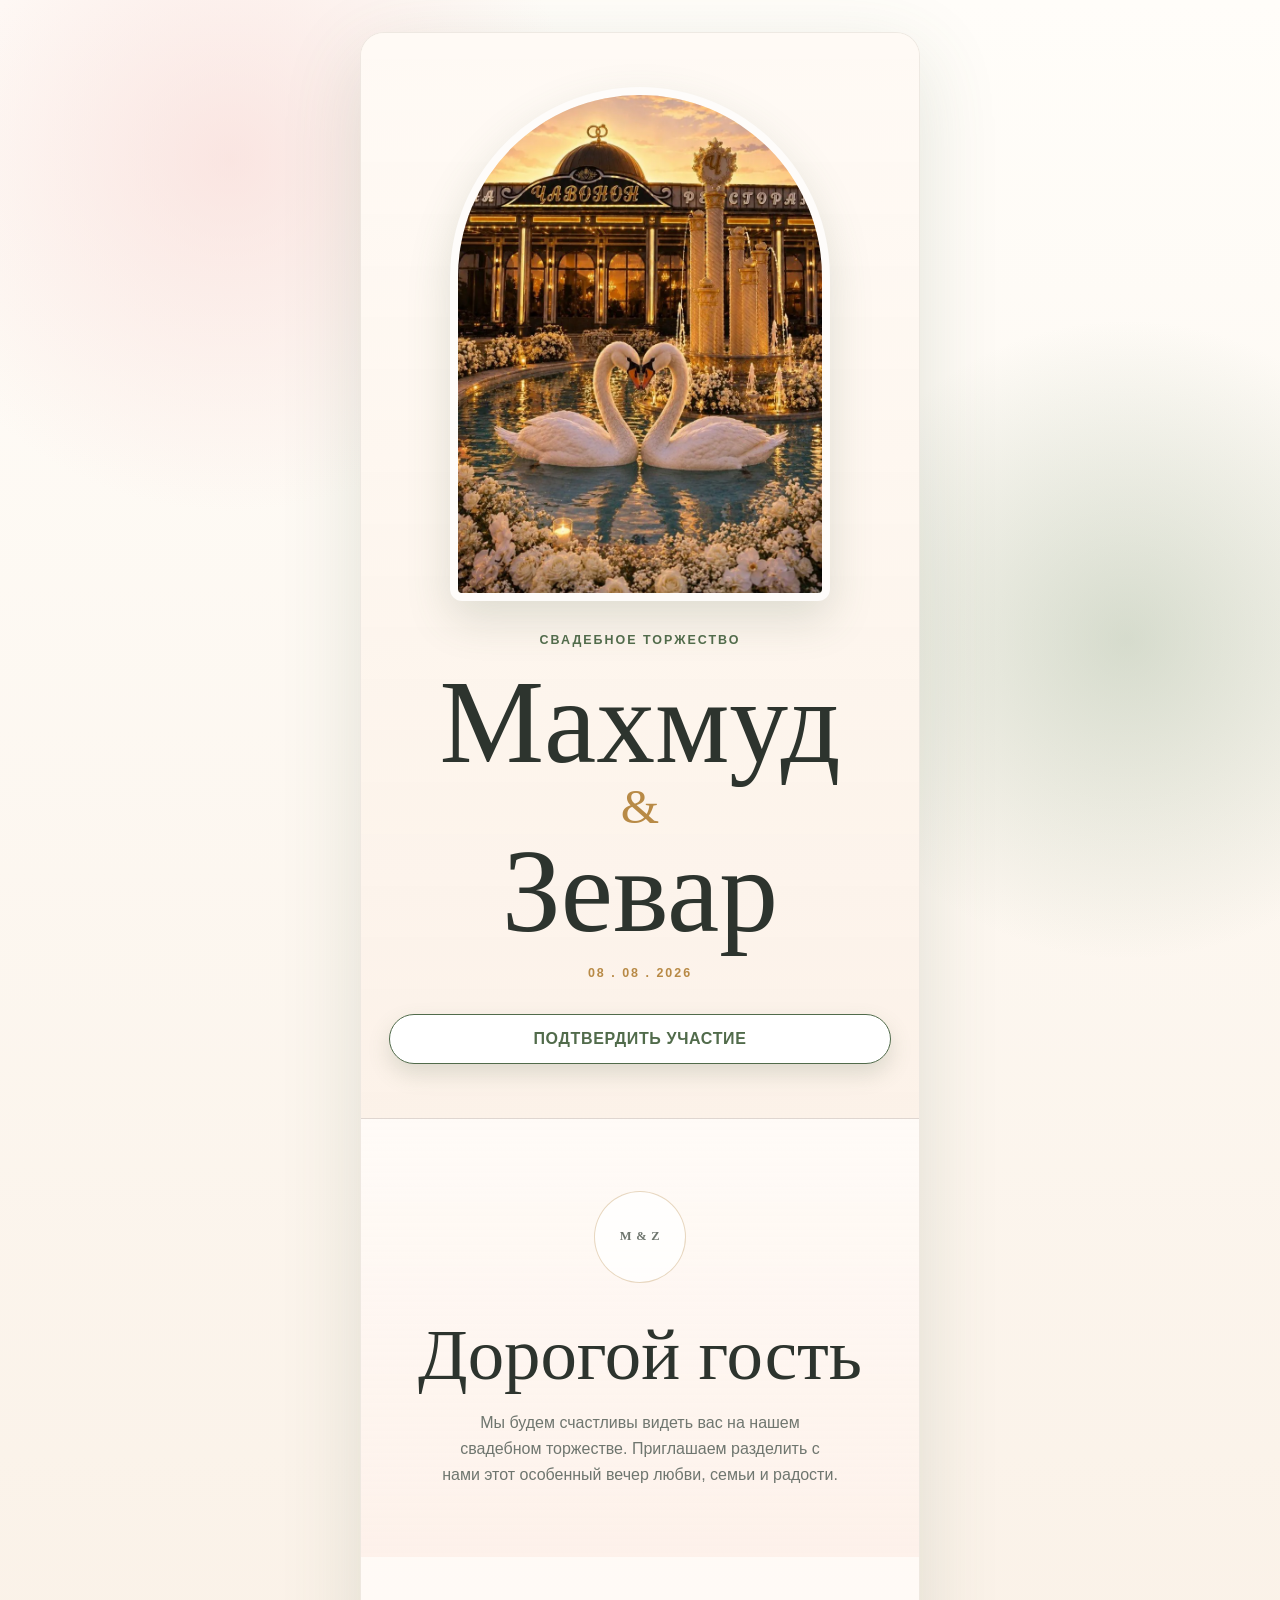
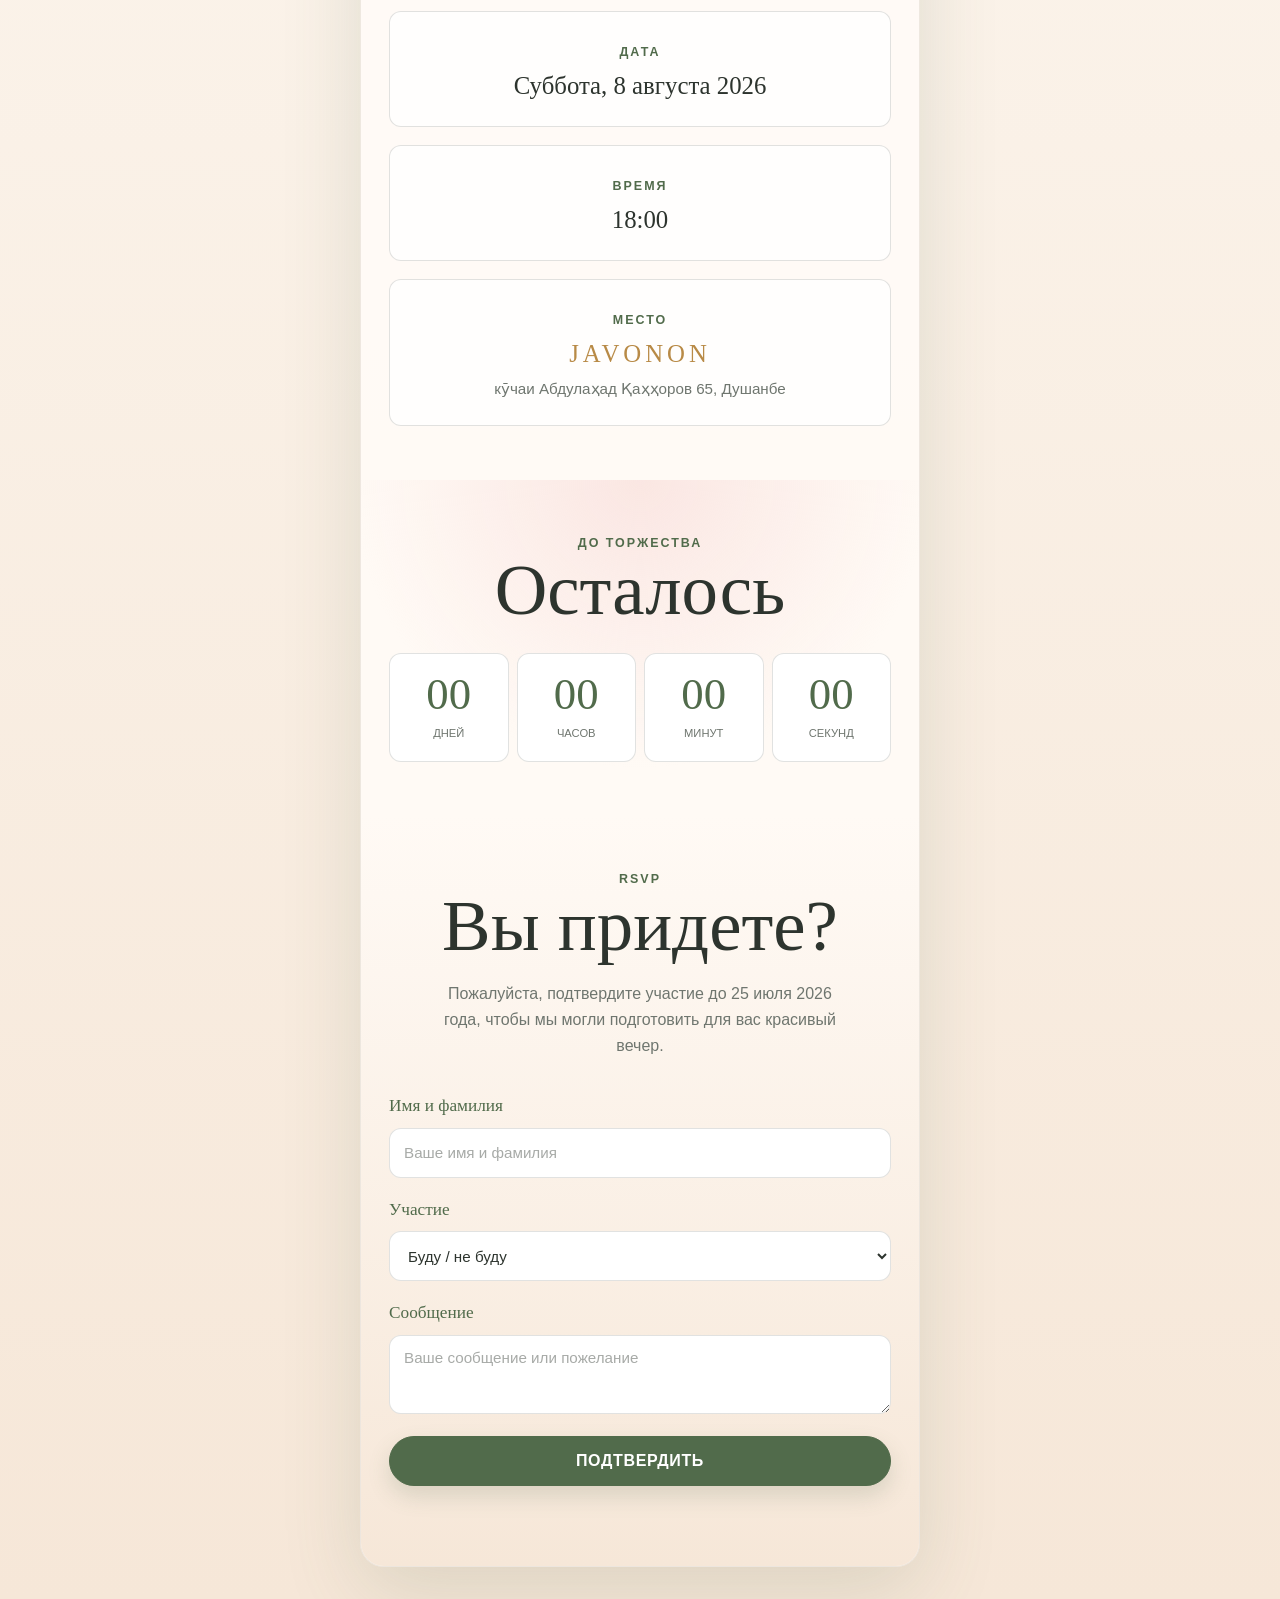
==== commit 48fc10c4: "Style Javonon venue name" ====
--- a/index.html
+++ b/index.html
@@ -6,7 +6,7 @@
     <title>Махмуд и Зевар | 8 августа 2026</title>
     <meta
       name="description"
-      content="Свадебное приглашение Махмуда и Зевар в ресторане Javonon 8 августа 2026 года."
+      content="Свадебное приглашение Махмуда и Зевар в ресторане JAVONON 8 августа 2026 года."
     >
     <link rel="stylesheet" href="styles.css">
   </head>
@@ -16,7 +16,7 @@
         <div class="cover-photo">
           <img
             src="wedding-swans-heart.webp"
-            alt="Два белых лебедя образуют сердце у ресторана Javonon"
+            alt="Два белых лебедя образуют сердце у ресторана JAVONON"
             width="806"
             height="1280"
             fetchpriority="high"
@@ -54,7 +54,7 @@
         </div>
         <div class="detail">
           <span>Место</span>
-          <strong>Javonon</strong>
+          <strong class="venue-name">JAVONON</strong>
           <small class="address">кӯчаи Абдулаҳад Қаҳҳоров 65, Душанбе</small>
         </div>
       </section>
--- a/styles.css
+++ b/styles.css
@@ -206,6 +206,13 @@
   line-height: 1.15;
 }
 
+.venue-name {
+  color: var(--gold);
+  font-weight: 800;
+  letter-spacing: 0.16em;
+  text-transform: uppercase;
+}
+
 .address {
   display: block;
   margin-top: 10px;
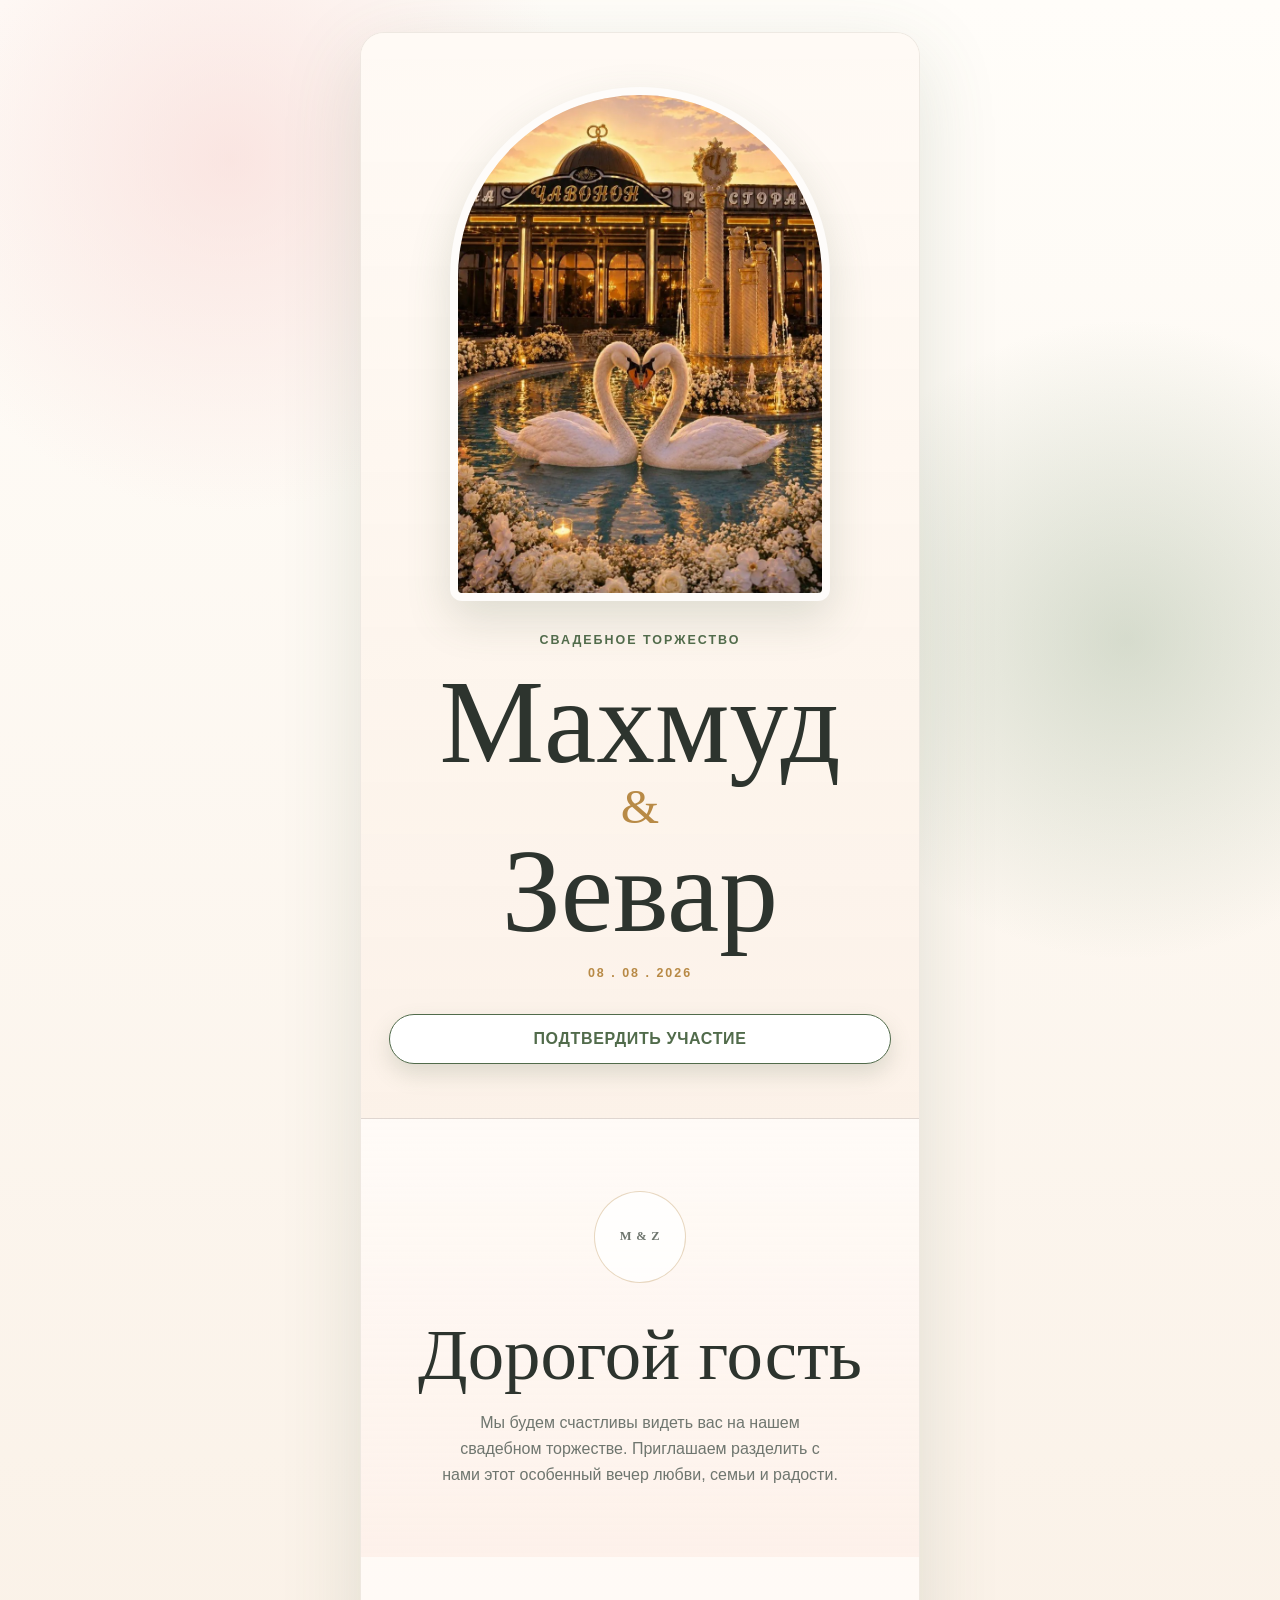
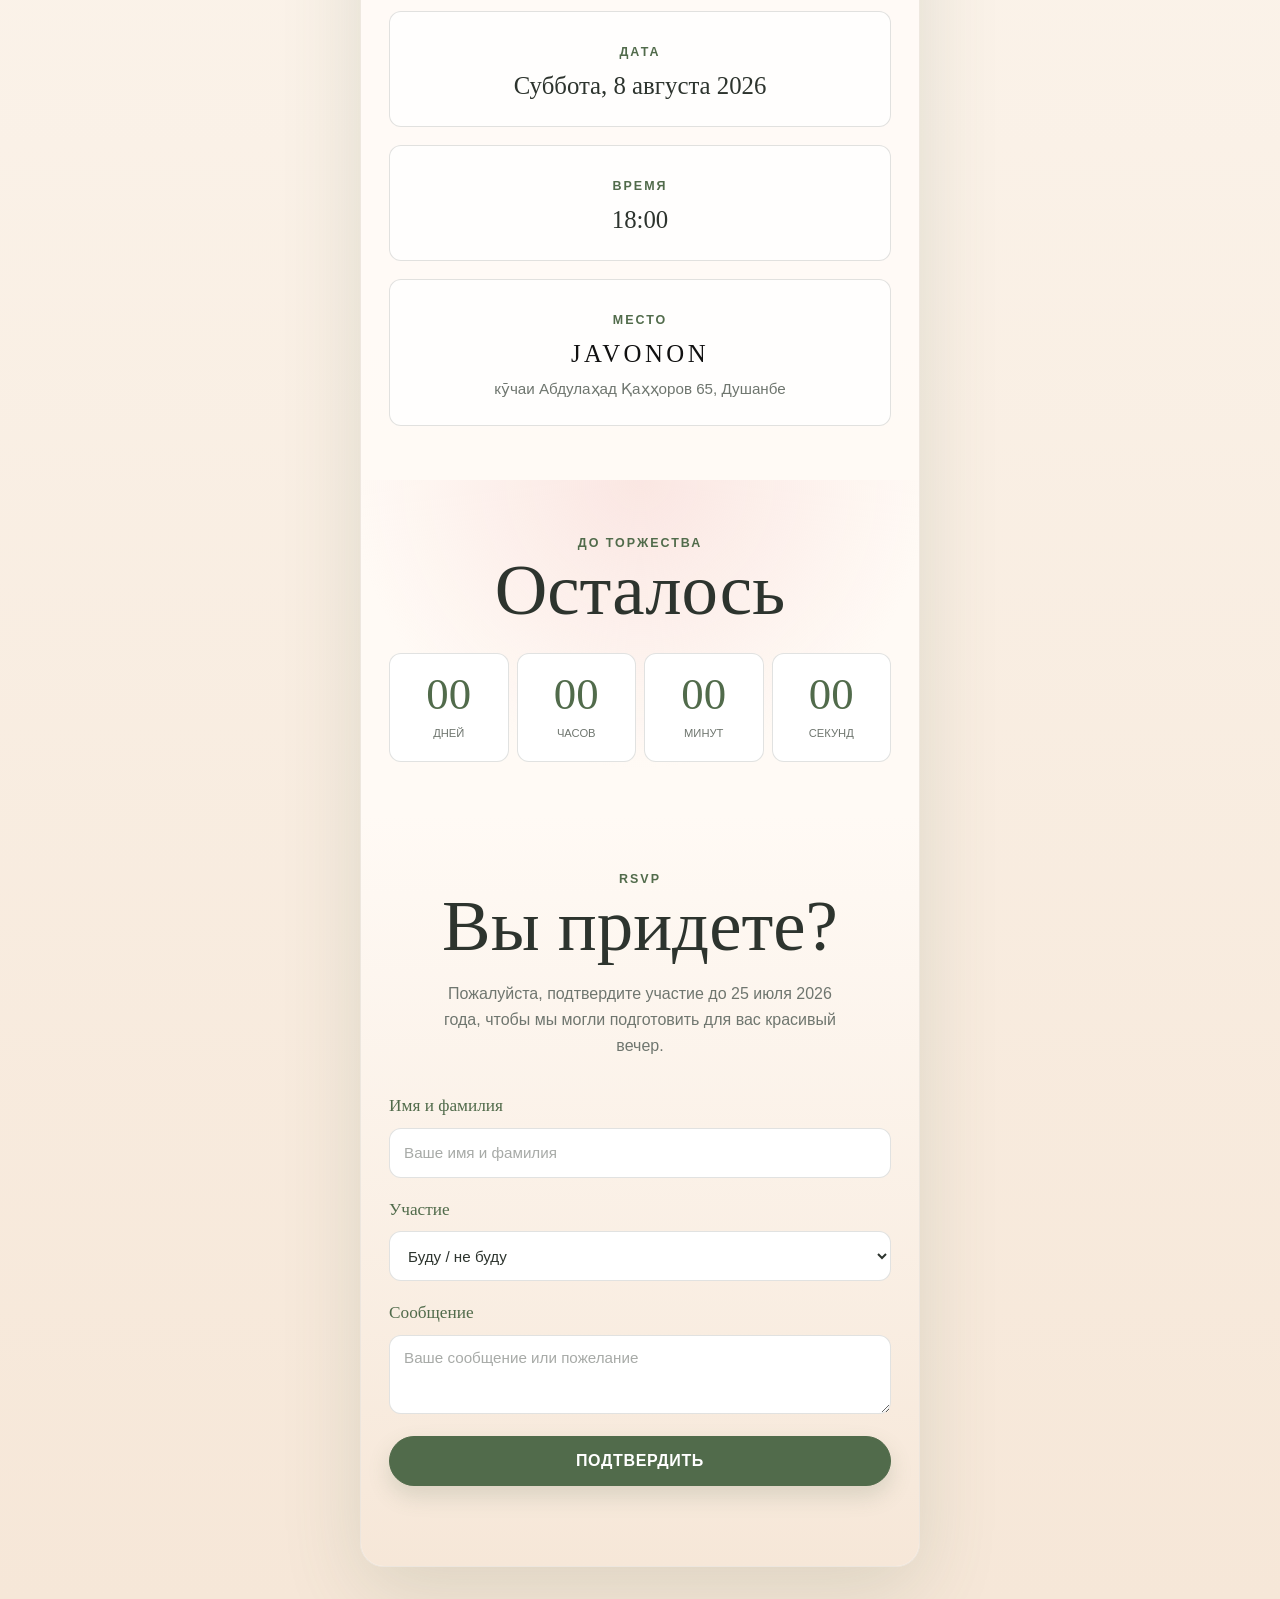
==== commit c1a050a4: "Use cache-busted Javonon swans photo" ====
--- a/index.html
+++ b/index.html
@@ -15,7 +15,7 @@
       <section class="cover" aria-labelledby="invitation-title">
         <div class="cover-photo">
           <img
-            src="wedding-swans-heart.webp"
+            src="wedding-javonon-swans-20260627.webp"
             alt="Два белых лебедя образуют сердце у ресторана JAVONON"
             width="806"
             height="1280"
--- a/styles.css
+++ b/styles.css
@@ -207,9 +207,11 @@
 }
 
 .venue-name {
-  color: var(--gold);
-  font-weight: 800;
-  letter-spacing: 0.16em;
+  color: #111111;
+  font-size: clamp(2rem, 8vw, 3.2rem);
+  font-weight: 900;
+  letter-spacing: 0.14em;
+  line-height: 1;
   text-transform: uppercase;
 }
 
